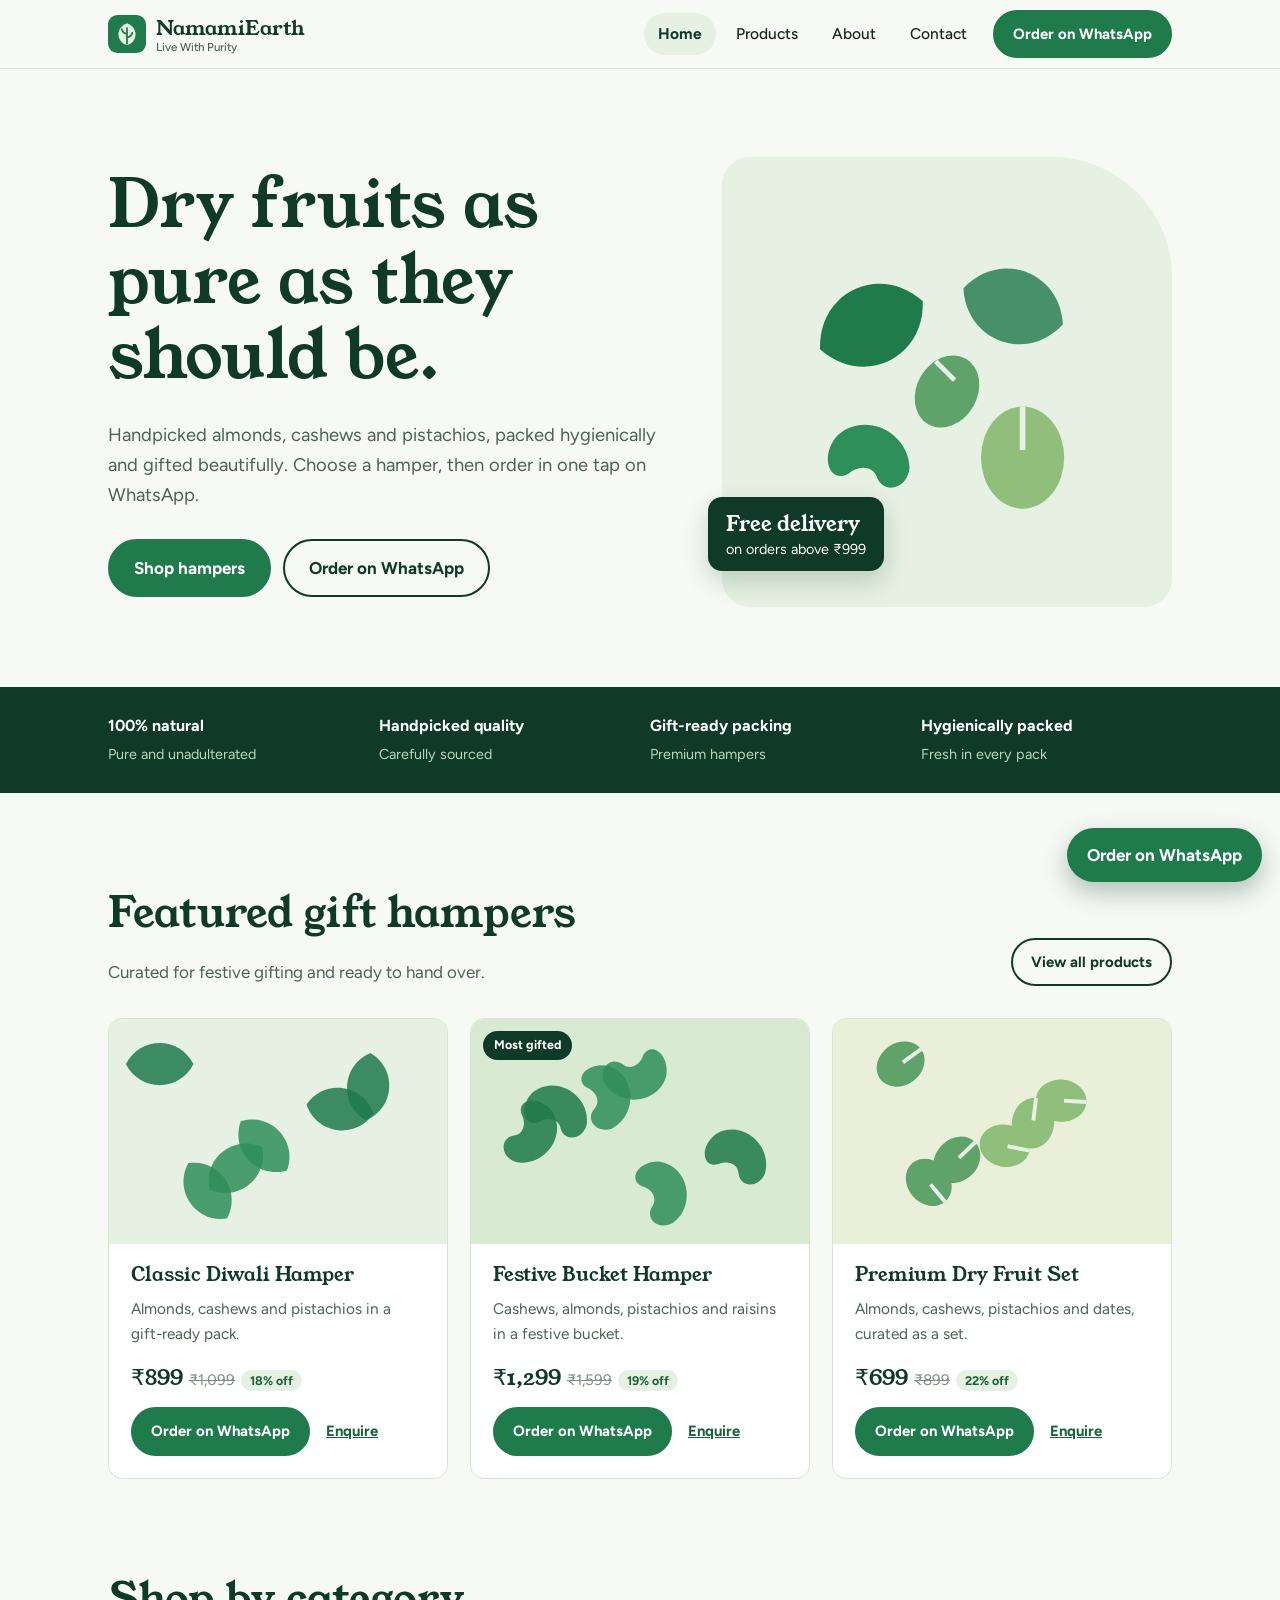
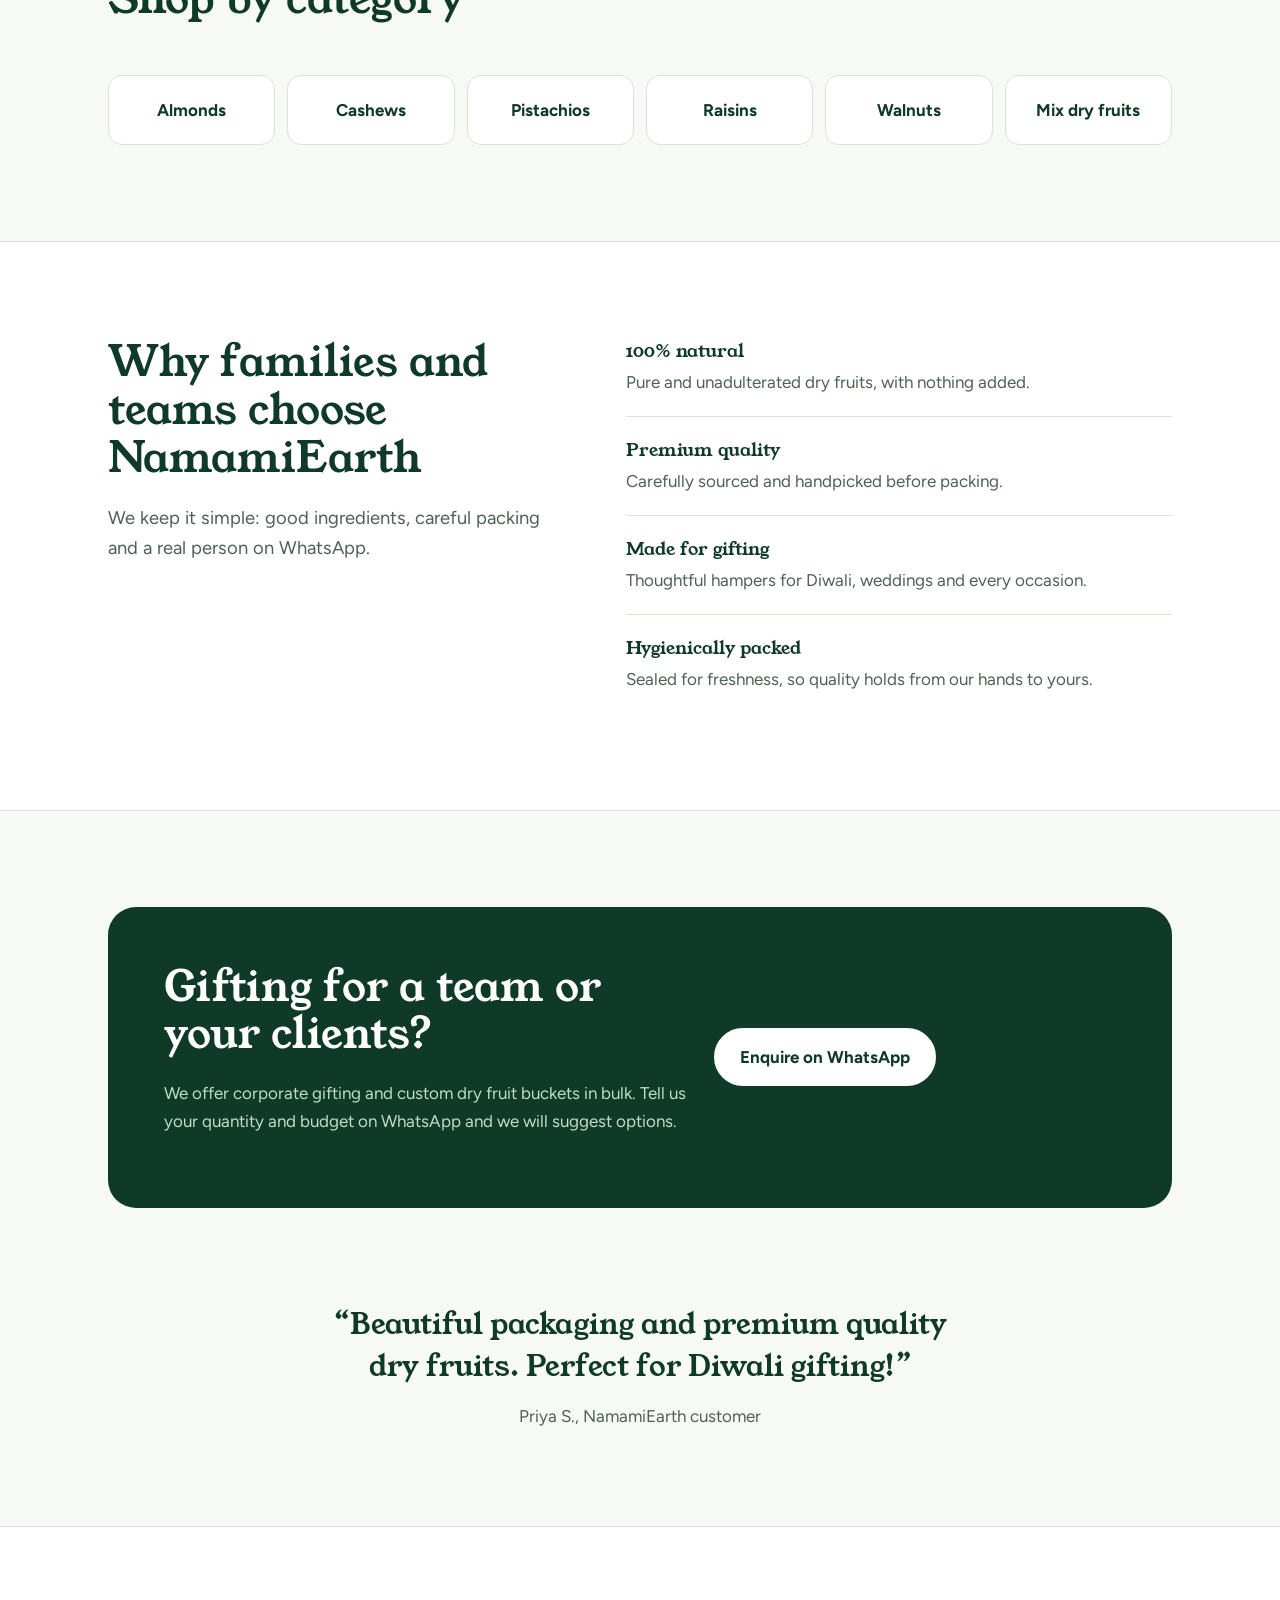
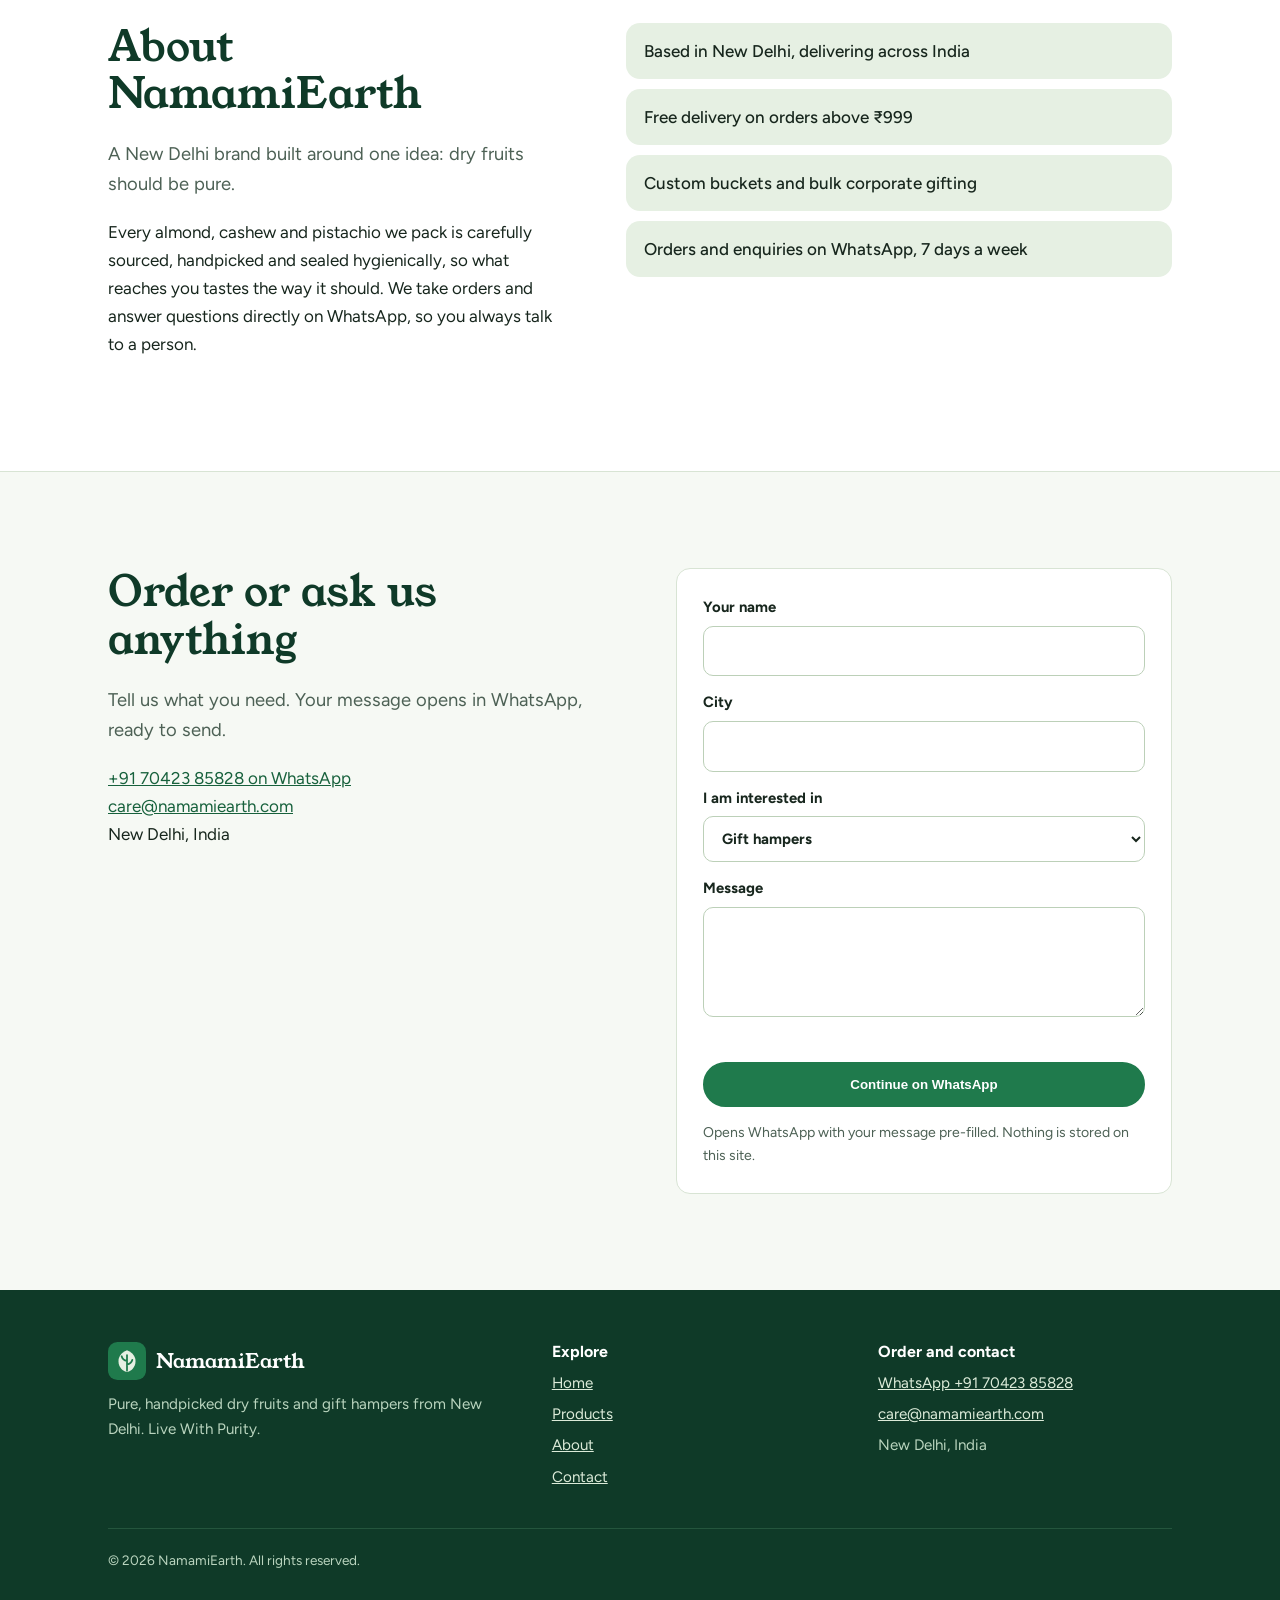
==== index.html @ ba0a6b97 "Add files via upload" ====
<!DOCTYPE html>
<html lang="en">
<head>
<meta charset="utf-8"><meta name="viewport" content="width=device-width, initial-scale=1">
<title>NamamiEarth | Premium Dry Fruits and Diwali Gift Hampers</title>
<meta name="description" content="Pure, handpicked dry fruits and gift-ready hampers from New Delhi. Order on WhatsApp for Diwali gifting, corporate gifting and custom buckets.">
<link rel="canonical" href="https://namamiearth.com/">
<link rel="icon" type="image/svg+xml" href="assets/images/favicon.svg">
<meta name="theme-color" content="#0f3a28">
<meta property="og:type" content="website"><meta property="og:site_name" content="NamamiEarth"><meta property="og:title" content="NamamiEarth | Premium Dry Fruits and Gift Hampers"><meta property="og:description" content="Pure, handpicked dry fruits in gift-ready hampers. Order on WhatsApp."><meta property="og:url" content="https://namamiearth.com/">
<link rel="preconnect" href="https://fonts.googleapis.com"><link rel="preconnect" href="https://fonts.gstatic.com" crossorigin><link href="https://fonts.googleapis.com/css2?family=Figtree:wght@400;500;700&family=Young+Serif&display=swap" rel="stylesheet">
<link rel="stylesheet" href="styles.css">
<script type="application/ld+json">{"@context":"https://schema.org","@type":"Organization","name":"NamamiEarth","url":"https://namamiearth.com","slogan":"Live With Purity","email":"care@namamiearth.com","telephone":"+917042385828","address":{"@type":"PostalAddress","addressLocality":"New Delhi","addressCountry":"IN"}}</script>
</head>
<body>
<a class="skip" href="#main">Skip to content</a>
<header class="hdr"><div class="wrap"><a class="brand" href="index.html" aria-label="NamamiEarth home"><img src="assets/images/logo.svg" alt="" width="38" height="38"><span>NamamiEarth<small>Live With Purity</small></span></a>
<button class="menu" aria-label="Menu" aria-controls="nav" aria-expanded="false"><span></span></button>
<nav id="nav" aria-label="Main"><a href="index.html" aria-current="page">Home</a><a href="products.html">Products</a><a href="index.html#about">About</a><a href="index.html#contact">Contact</a><a class="btn sm" href="https://wa.me/917042385828?text=Hi%20NamamiEarth%2C%20I%27d%20like%20to%20place%20an%20order." target="_blank" rel="noopener">Order on WhatsApp</a></nav></div></header>
<main id="main">
<section class="hero"><div class="wrap">
<div><h1>Dry fruits as pure as they should be.</h1>
<p class="lead">Handpicked almonds, cashews and pistachios, packed hygienically and gifted beautifully. Choose a hamper, then order in one tap on WhatsApp.</p>
<div class="row"><a class="btn" href="products.html">Shop hampers</a><a class="btn alt" href="https://wa.me/917042385828?text=Hi%20NamamiEarth%2C%20I%27d%20like%20to%20place%20an%20order." target="_blank" rel="noopener">Order on WhatsApp</a></div></div>
<div class="hero-art"><svg viewBox="0 0 200 200" role="img" aria-label="Illustration of almonds, cashews and pistachios"><g fill="#1f7a4c"><path transform="translate(60 70) rotate(-25)" d="M-30 0C-18 -28 18 -28 30 0C18 28 -18 28 -30 0Z"/><path transform="translate(135 60) rotate(20)" d="M-28 0C-17 -26 17 -26 28 0C17 26 -17 26 -28 0Z" opacity=".8"/></g><path transform="translate(60 140) rotate(15) scale(1.9)" d="M-11 -3C-6 -12 8 -10 11 0C12 6 6 9 3 5C1 2 -3 3 -5 6C-9 10 -14 4 -11 -3Z" fill="#2f8f5b"/><g transform="translate(140 140)"><ellipse rx="22" ry="27" fill="#8fbf7a"/><path d="M0 -27V-4" stroke="#e6f0e3" stroke-width="3"/></g><g transform="translate(100 105)"><ellipse rx="16" ry="20" fill="#5fa36b" transform="rotate(30)"/><path d="M-6 -16 4 -6" stroke="#e6f0e3" stroke-width="2.5"/></g></svg><div class="note"><b>Free delivery</b>on orders above &#8377;999</div></div>
</div></section>

<div class="band"><div class="wrap"><div><strong>100% natural</strong><span>Pure and unadulterated</span></div><div><strong>Handpicked quality</strong><span>Carefully sourced</span></div><div><strong>Gift-ready packing</strong><span>Premium hampers</span></div><div><strong>Hygienically packed</strong><span>Fresh in every pack</span></div></div></div>

<section><div class="wrap">
<div class="head"><div><h2>Featured gift hampers</h2><p>Curated for festive gifting and ready to hand over.</p></div><a class="btn alt sm" href="products.html">View all products</a></div>
<div class="grid" id="featured"></div></div></section>

<section style="padding-top:0"><div class="wrap">
<div class="head"><h2>Shop by category</h2></div>
<div class="cats"><a href="products.html#fruit">Almonds</a><a href="products.html#fruit">Cashews</a><a href="products.html#fruit">Pistachios</a><a href="products.html#fruit">Raisins</a><a href="products.html#fruit">Walnuts</a><a href="products.html#fruit">Mix dry fruits</a></div></div></section>

<section class="why"><div class="wrap">
<div><h2>Why families and teams choose NamamiEarth</h2><p class="lead">We keep it simple: good ingredients, careful packing and a real person on WhatsApp.</p></div>
<dl><dt>100% natural</dt><dd>Pure and unadulterated dry fruits, with nothing added.</dd><dt>Premium quality</dt><dd>Carefully sourced and handpicked before packing.</dd><dt>Made for gifting</dt><dd>Thoughtful hampers for Diwali, weddings and every occasion.</dd><dt>Hygienically packed</dt><dd>Sealed for freshness, so quality holds from our hands to yours.</dd></dl>
</div></section>

<section><div class="wrap"><div class="gift">
<div><h2>Gifting for a team or your clients?</h2><p>We offer corporate gifting and custom dry fruit buckets in bulk. Tell us your quantity and budget on WhatsApp and we will suggest options.</p></div>
<div class="row"><a class="btn light" href="https://wa.me/917042385828?text=Hi%20NamamiEarth%2C%20we%20are%20interested%20in%20corporate%20gifting.%0AApprox.%20quantity%3A%20%0ABudget%20per%20hamper%3A%20%0ADelivery%20city%3A%20" target="_blank" rel="noopener">Enquire on WhatsApp</a></div>
</div></div></section>

<section style="padding-top:0"><div class="wrap quote"><blockquote>&ldquo;Beautiful packaging and premium quality dry fruits. Perfect for Diwali gifting!&rdquo;</blockquote><cite>Priya S., NamamiEarth customer</cite></div></section>

<section id="about" class="why"><div class="wrap two">
<div><h2>About NamamiEarth</h2><p class="lead">A New Delhi brand built around one idea: dry fruits should be pure.</p><p>Every almond, cashew and pistachio we pack is carefully sourced, handpicked and sealed hygienically, so what reaches you tastes the way it should. We take orders and answer questions directly on WhatsApp, so you always talk to a person.</p></div>
<ul class="facts"><li>Based in New Delhi, delivering across India</li><li>Free delivery on orders above &#8377;999</li><li>Custom buckets and bulk corporate gifting</li><li>Orders and enquiries on WhatsApp, 7 days a week</li></ul>
</div></section>

<section id="contact"><div class="wrap two">
<div><h2>Order or ask us anything</h2><p class="lead">Tell us what you need. Your message opens in WhatsApp, ready to send.</p><p><a href="https://wa.me/917042385828?text=Hi%20NamamiEarth%2C%20I%20have%20a%20question." target="_blank" rel="noopener">+91 70423 85828 on WhatsApp</a><br><a href="mailto:care@namamiearth.com">care@namamiearth.com</a><br>New Delhi, India</p></div>
<form id="enquiry" novalidate><label>Your name<input name="name" autocomplete="name" required></label><label>City<input name="city" autocomplete="address-level2"></label>
<label>I am interested in<select name="topic"><option>Gift hampers</option><option>Loose dry fruits</option><option>Custom bucket</option><option>Corporate gifting</option></select></label>
<label>Message<textarea name="message" required></textarea></label><p class="err" id="err" role="alert"></p><button class="btn" type="submit">Continue on WhatsApp</button><p class="hint">Opens WhatsApp with your message pre-filled. Nothing is stored on this site.</p></form>
</div></section>
</main>
<footer><div class="wrap"><div><a class="brand" href="index.html"><img src="assets/images/logo.svg" alt="" width="38" height="38"><span>NamamiEarth</span></a><p>Pure, handpicked dry fruits and gift hampers from New Delhi. Live With Purity.</p></div><div><h3>Explore</h3><a href="index.html">Home</a><a href="products.html">Products</a><a href="index.html#about">About</a><a href="index.html#contact">Contact</a></div><div><h3>Order and contact</h3><a href="https://wa.me/917042385828?text=Hi%20NamamiEarth%2C%20I%20have%20a%20question." target="_blank" rel="noopener">WhatsApp +91 70423 85828</a><a href="mailto:care@namamiearth.com">care@namamiearth.com</a><span>New Delhi, India</span></div><p class="legal">&copy; <span id="year">2026</span> NamamiEarth. All rights reserved.</p></div></footer><a class="float" href="https://wa.me/917042385828?text=Hi%20NamamiEarth%2C%20I%27d%20like%20to%20place%20an%20order." target="_blank" rel="noopener">Order on WhatsApp</a>
<script src="script.js"></script>
</body></html>
---- styles.css ----
/* NamamiEarth: tokens */
:root{--bg:#f6f9f4;--surface:#fff;--mint:#e6f0e3;--mint2:#cfe3ca;--forest:#0f3a28;--green:#1f7a4c;--green-d:#17613c;--ink:#17261d;--muted:#4d6155;--line:#d8e4d4;--frame:1160px;--pad:clamp(20px,5vw,48px);--r:14px;
--display:"Young Serif",Georgia,"Times New Roman",serif;--body:"Figtree",system-ui,-apple-system,"Segoe UI",Roboto,Arial,sans-serif}
*{box-sizing:border-box}html{scroll-behavior:smooth}
body{margin:0;background:var(--bg);color:var(--ink);font:17px/1.65 var(--body);-webkit-font-smoothing:antialiased}
img,svg{max-width:100%;display:block}a{color:var(--green-d)}
h1,h2,h3{font-family:var(--display);font-weight:400;line-height:1.15;margin:0 0 .5em;color:var(--forest)}
h1{font-size:clamp(2.4rem,6vw,4.1rem)}h2{font-size:clamp(1.8rem,3.6vw,2.6rem)}h3{font-size:1.2rem}
p{margin:0 0 1em}.lead{font-size:1.15rem;color:var(--muted);max-width:52ch}
.wrap{max-width:var(--frame);margin:0 auto;padding:0 var(--pad)}
section{padding:clamp(52px,8vw,96px) 0}
.skip{position:absolute;left:-999px;top:8px;background:var(--forest);color:#fff;padding:8px 14px;border-radius:8px;z-index:99}.skip:focus{left:8px}
:focus-visible{outline:3px solid var(--green);outline-offset:3px}
/* header */
.hdr{position:sticky;top:0;z-index:20;background:rgba(246,249,244,.94);backdrop-filter:blur(8px);border-bottom:1px solid var(--line)}
.hdr .wrap{display:flex;align-items:center;gap:20px;height:68px}
.brand{display:flex;align-items:center;gap:10px;text-decoration:none;color:var(--forest);font:1.25rem var(--display)}
.brand img{width:38px;height:38px}
.brand small{display:block;font:500 .72rem var(--body);color:var(--muted);margin-top:-2px}
nav{margin-left:auto;display:flex;align-items:center;gap:6px}
nav a{padding:8px 14px;border-radius:999px;text-decoration:none;color:var(--ink);font-weight:500;font-size:.97rem}
nav a:hover{background:var(--mint)}nav a[aria-current=page]{background:var(--mint);color:var(--forest);font-weight:700}
nav a.btn{color:#fff;margin-left:6px}nav a.btn:hover{background:var(--green-d)}
.menu{display:none;margin-left:auto;background:none;border:1px solid var(--line);border-radius:10px;width:44px;height:44px;cursor:pointer}
.menu span,.menu span::before,.menu span::after{display:block;width:20px;height:2px;background:var(--forest);margin:auto;position:relative;content:""}
.menu span::before{position:absolute;top:-6px}.menu span::after{position:absolute;top:6px}
/* buttons */
.btn{display:inline-block;background:var(--green);color:#fff;padding:13px 24px;border-radius:999px;font-weight:700;text-decoration:none;border:2px solid var(--green);transition:background .2s}
.btn:hover{background:var(--green-d);border-color:var(--green-d)}
.btn.alt{background:transparent;color:var(--forest);border-color:var(--forest)}.btn.alt:hover{background:var(--forest);color:#fff}
.btn.light{background:#fff;color:var(--forest);border-color:#fff}.btn.light:hover{background:var(--mint)}
.btn.sm{padding:10px 18px;font-size:.93rem}
.row{display:flex;flex-wrap:wrap;gap:12px;align-items:center}
/* hero */
.hero{padding:clamp(40px,7vw,88px) 0 clamp(48px,7vw,80px)}
.hero .wrap{display:grid;grid-template-columns:1.1fr .9fr;gap:clamp(24px,5vw,64px);align-items:center}
.hero h1{margin-bottom:.4em}.hero .row{margin-top:28px}
.hero-art{background:var(--mint);border-radius:28px 120px 28px 28px;aspect-ratio:1/1;padding:8%;position:relative}
.hero-art svg{width:100%;height:100%}
.hero-art .note{position:absolute;left:-14px;bottom:8%;background:var(--forest);color:#fff;padding:12px 18px;border-radius:14px;font-size:.9rem;line-height:1.4;box-shadow:0 10px 24px rgba(15,58,40,.2)}
.hero-art .note b{display:block;font:1.3rem var(--display);font-weight:400}
/* band */
.band{background:var(--forest);color:#e8f3e6;padding:26px 0}
.band .wrap{display:grid;grid-template-columns:repeat(4,1fr);gap:20px}
.band strong{display:block;color:#fff;font-size:1rem}.band span{font-size:.9rem;color:#b9d4be}
/* heads + grids */
.head{display:flex;justify-content:space-between;align-items:end;gap:20px;flex-wrap:wrap;margin-bottom:32px}.head p{margin:0;color:var(--muted);max-width:46ch}
.grid{display:grid;grid-template-columns:repeat(3,1fr);gap:22px}
.card{background:var(--surface);border:1px solid var(--line);border-radius:var(--r);overflow:hidden;display:flex;flex-direction:column;transition:border-color .2s,transform .2s}
.card:hover{border-color:var(--green);transform:translateY(-3px)}
.tile{position:relative;aspect-ratio:3/2;background:var(--mint)}.tile svg{width:100%;height:100%}
.tone-b{background:#d9ead3}.tone-c{background:#e9efd8}.tone-d{background:#dcecdf}
.badge{position:absolute;top:12px;left:12px;background:var(--forest);color:#fff;font-size:.78rem;font-weight:700;padding:4px 11px;border-radius:999px}
.body{padding:20px 22px 22px;display:flex;flex-direction:column;flex:1}.body p{color:var(--muted);font-size:.96rem;flex:1}
.price{font:1.35rem var(--display);color:var(--forest);margin-bottom:14px}.price s{font:.95rem var(--body);color:#7b8f82;margin-left:6px}
.price .off{font:700 .78rem var(--body);background:var(--mint);color:var(--green-d);padding:3px 9px;border-radius:999px;margin-left:6px}
.price.ask{font:600 .95rem var(--body);color:var(--muted)}
.acts{display:flex;align-items:center;gap:16px;flex-wrap:wrap}.acts .link{font-weight:700;font-size:.93rem}
/* categories */
.cats{display:grid;grid-template-columns:repeat(6,1fr);gap:12px}
.cats a{background:var(--surface);border:1px solid var(--line);border-radius:var(--r);padding:20px 10px;text-align:center;text-decoration:none;font-weight:700;color:var(--forest);transition:background .2s}
.cats a:hover{background:var(--mint)}
/* why */
.why{background:var(--surface);border-block:1px solid var(--line)}
.why .wrap{display:grid;grid-template-columns:.9fr 1.1fr;gap:clamp(24px,6vw,72px)}
.why dl{margin:0;display:grid;gap:0}.why dt{font:1.15rem var(--display);color:var(--forest);padding-top:20px;border-top:1px solid var(--line)}
.why dd{margin:4px 0 20px;color:var(--muted)}.why dt:first-child{border:0;padding-top:0}
/* gifting */
.gift{background:var(--forest);color:#dcebd9;border-radius:28px;padding:clamp(28px,5vw,56px);display:grid;grid-template-columns:1.3fr 1fr;gap:28px;align-items:center}
.gift h2{color:#fff}.gift p{color:#c4dcc6}
/* quote */
.quote{max-width:760px;margin:auto;text-align:center}.quote blockquote{font:clamp(1.3rem,2.6vw,1.8rem)/1.45 var(--display);color:var(--forest);margin:0 0 14px}.quote cite{color:var(--muted);font-style:normal}
/* about + contact */
.two{display:grid;grid-template-columns:1fr 1fr;gap:clamp(24px,6vw,72px);align-items:start}
.facts{list-style:none;margin:0;padding:0;display:grid;gap:10px}.facts li{background:var(--mint);border-radius:var(--r);padding:14px 18px;font-weight:500}
form{background:var(--surface);border:1px solid var(--line);border-radius:var(--r);padding:26px;display:grid;gap:14px}
label{font-weight:700;font-size:.93rem;display:grid;gap:6px}
input,select,textarea{font:inherit;padding:12px 14px;border:1px solid #bcd0b8;border-radius:10px;background:#fff;color:var(--ink)}
textarea{min-height:110px;resize:vertical}.hint{font-size:.88rem;color:var(--muted);margin:0}.err{color:#a3281f;font-size:.9rem;min-height:1.2em;margin:0}
/* products page */
.phead{padding:clamp(40px,6vw,72px) 0 8px}.chips{display:flex;flex-wrap:wrap;gap:10px;margin:26px 0 0}
.chip{border:1px solid var(--line);background:var(--surface);color:var(--forest);padding:9px 18px;border-radius:999px;font:700 .93rem var(--body);cursor:pointer}
.chip[aria-pressed=true]{background:var(--forest);color:#fff;border-color:var(--forest)}
.pgrid{padding-top:28px}
/* footer */
footer{background:var(--forest);color:#b9d4be;padding:52px 0 28px;font-size:.95rem}
footer .wrap{display:grid;grid-template-columns:1.4fr 1fr 1fr;gap:32px}
footer h3{color:#fff;font:700 1rem var(--body);margin-bottom:10px}footer a{color:#dcebd9;display:block;margin-bottom:6px}
footer .brand{color:#fff;margin-bottom:12px}footer .legal{grid-column:1/-1;border-top:1px solid #24553d;padding-top:20px;font-size:.85rem}
.float{position:fixed;right:18px;bottom:18px;z-index:30;background:#1f7a4c;color:#fff;border-radius:999px;padding:13px 20px;font-weight:700;text-decoration:none;box-shadow:0 10px 24px rgba(15,58,40,.3)}
@media(max-width:980px){.grid{grid-template-columns:repeat(2,1fr)}.cats{grid-template-columns:repeat(3,1fr)}.band .wrap{grid-template-columns:repeat(2,1fr)}}
@media(max-width:820px){.menu{display:block}nav{display:none;position:absolute;top:68px;left:0;right:0;background:var(--bg);border-bottom:1px solid var(--line);flex-direction:column;align-items:stretch;padding:12px var(--pad) 18px}nav.open{display:flex}nav a.btn{margin:6px 0 0;text-align:center}
.hero .wrap,.why .wrap,.two,.gift,footer .wrap{grid-template-columns:1fr}.hero-art{max-width:420px;border-radius:28px 90px 28px 28px}.hero-art .note{left:8px}}
@media(max-width:560px){.grid{grid-template-columns:1fr}.cats{grid-template-columns:repeat(2,1fr)}.float{left:18px;right:18px;text-align:center}}
@media(prefers-reduced-motion:reduce){*{transition:none!important;scroll-behavior:auto!important}.card:hover{transform:none}}
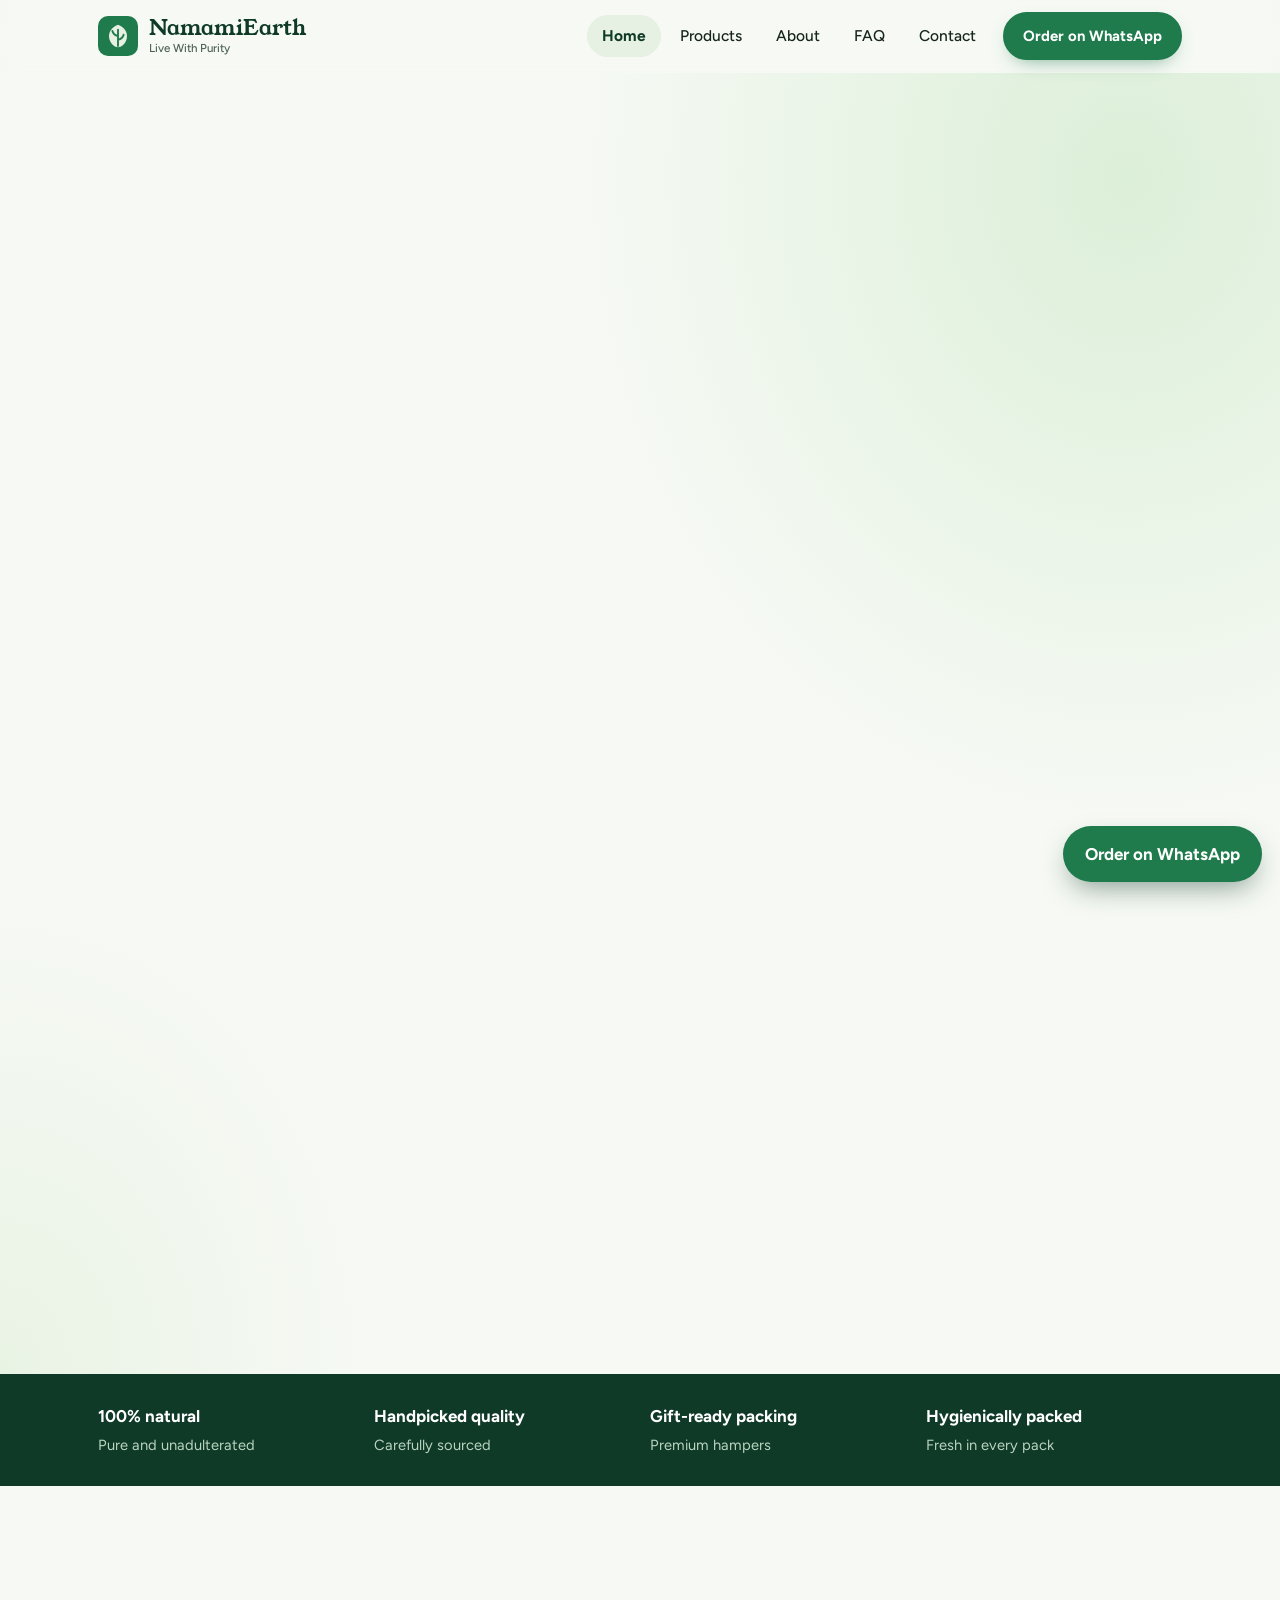
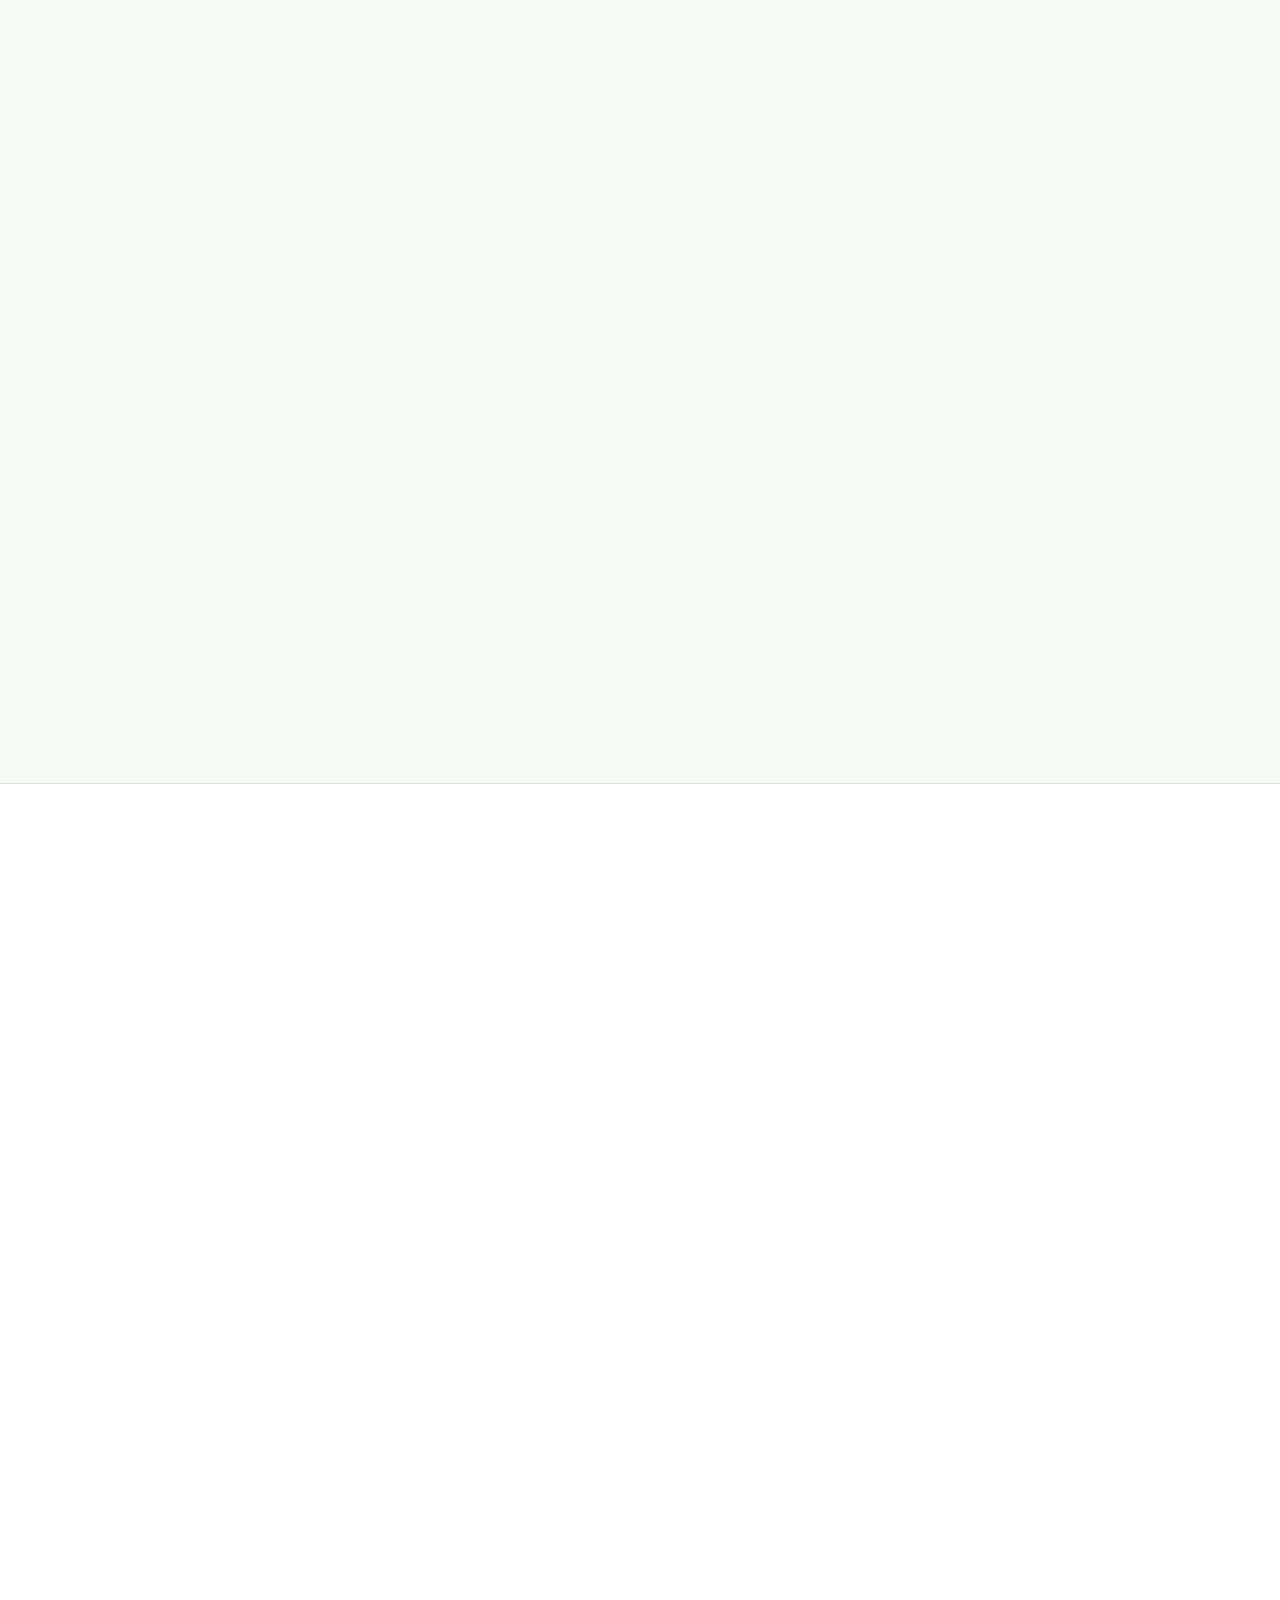
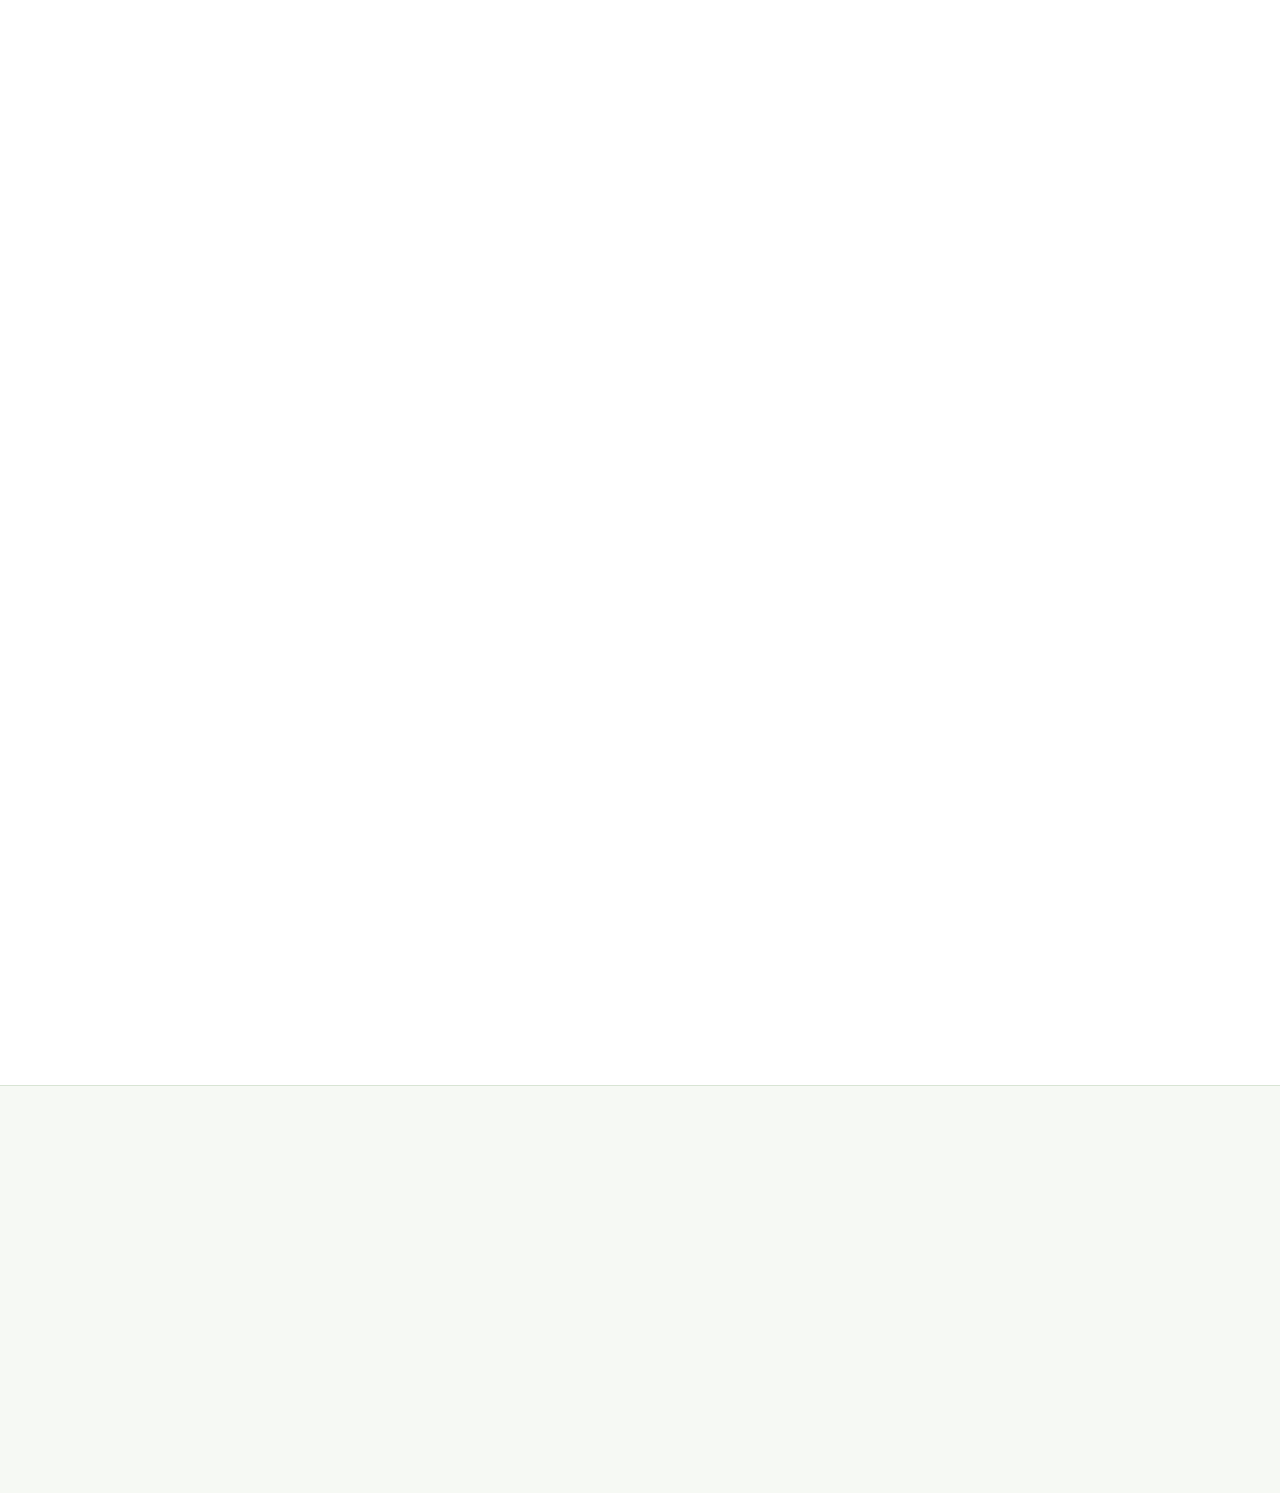
==== commit 07f1ea97: "Add files via upload" ====
--- a/index.html
+++ b/index.html
@@ -1,64 +1,98 @@
 <!DOCTYPE html>
-<html lang="en">
+<html lang="en-IN">
 <head>
-<meta charset="utf-8"><meta name="viewport" content="width=device-width, initial-scale=1">
-<title>NamamiEarth | Premium Dry Fruits and Diwali Gift Hampers</title>
-<meta name="description" content="Pure, handpicked dry fruits and gift-ready hampers from New Delhi. Order on WhatsApp for Diwali gifting, corporate gifting and custom buckets.">
+<meta charset="utf-8">
+<meta name="viewport" content="width=device-width, initial-scale=1">
+<title>NamamiEarth | Premium Dry Fruits & Diwali Gift Hampers</title>
+<meta name="description" content="Buy pure, handpicked almonds, cashews and pistachios and gift-ready Diwali hampers from New Delhi. Free delivery above ₹999. Order on WhatsApp.">
 <link rel="canonical" href="https://namamiearth.com/">
-<link rel="icon" type="image/svg+xml" href="assets/images/favicon.svg">
-<meta name="theme-color" content="#0f3a28">
-<meta property="og:type" content="website"><meta property="og:site_name" content="NamamiEarth"><meta property="og:title" content="NamamiEarth | Premium Dry Fruits and Gift Hampers"><meta property="og:description" content="Pure, handpicked dry fruits in gift-ready hampers. Order on WhatsApp."><meta property="og:url" content="https://namamiearth.com/">
-<link rel="preconnect" href="https://fonts.googleapis.com"><link rel="preconnect" href="https://fonts.gstatic.com" crossorigin><link href="https://fonts.googleapis.com/css2?family=Figtree:wght@400;500;700&family=Young+Serif&display=swap" rel="stylesheet">
-<link rel="stylesheet" href="styles.css">
-<script type="application/ld+json">{"@context":"https://schema.org","@type":"Organization","name":"NamamiEarth","url":"https://namamiearth.com","slogan":"Live With Purity","email":"care@namamiearth.com","telephone":"+917042385828","address":{"@type":"PostalAddress","addressLocality":"New Delhi","addressCountry":"IN"}}</script>
+<link rel="alternate" hreflang="en-IN" href="https://namamiearth.com/"><link rel="alternate" hreflang="x-default" href="https://namamiearth.com/">
+<meta name="robots" content="index, follow, max-image-preview:large"><meta name="author" content="NamamiEarth"><meta name="publisher" content="NamamiEarth">
+<meta name="theme-color" content="#0f3a28"><meta name="color-scheme" content="light">
+<meta property="og:type" content="website"><meta property="og:site_name" content="NamamiEarth"><meta property="og:locale" content="en_IN">
+<meta property="og:title" content="NamamiEarth | Premium Dry Fruits & Gift Hampers"><meta property="og:description" content="Buy pure, handpicked almonds, cashews and pistachios and gift-ready Diwali hampers from New Delhi. Free delivery above ₹999. Order on WhatsApp."><meta property="og:url" content="https://namamiearth.com/">
+<meta property="og:image" content="https://namamiearth.com/assets/images/og-image.png"><meta property="og:image:width" content="1200"><meta property="og:image:height" content="630"><meta property="og:image:alt" content="NamamiEarth: pure, handpicked dry fruits and gift hampers">
+<meta name="twitter:card" content="summary_large_image"><meta name="twitter:title" content="NamamiEarth | Premium Dry Fruits & Gift Hampers"><meta name="twitter:description" content="Buy pure, handpicked almonds, cashews and pistachios and gift-ready Diwali hampers from New Delhi. Free delivery above ₹999. Order on WhatsApp."><meta name="twitter:image" content="https://namamiearth.com/assets/images/og-image.png"><meta name="twitter:image:alt" content="NamamiEarth: pure, handpicked dry fruits and gift hampers">
+<link rel="icon" type="image/svg+xml" href="./assets/images/favicon.svg"><link rel="apple-touch-icon" href="./assets/images/apple-touch-icon.png"><link rel="manifest" href="./manifest.webmanifest">
+<link rel="preload" href="./assets/fonts/young-serif-latin-400-normal.woff2" as="font" type="font/woff2" crossorigin>
+<link rel="preload" href="./assets/fonts/figtree-latin-400-normal.woff2" as="font" type="font/woff2" crossorigin>
+<link rel="stylesheet" href="./styles.css">
+<script type="application/ld+json">{"@context":"https://schema.org","@graph":[{"@type":"Organization","@id":"https://namamiearth.com/#organization","name":"NamamiEarth","alternateName":"Namami Earth","url":"https://namamiearth.com/","logo":{"@type":"ImageObject","url":"https://namamiearth.com/assets/images/icon-512.png","width":512,"height":512},"image":"https://namamiearth.com/assets/images/og-image.png","slogan":"Live With Purity","description":"NamamiEarth sells pure, handpicked dry fruits and gift-ready hampers from New Delhi, with ordering and enquiries on WhatsApp.","email":"sales@namamiearth.com","telephone":"+918295950901","address":{"@type":"PostalAddress","addressLocality":"New Delhi","addressCountry":"IN"},"contactPoint":[{"@type":"ContactPoint","contactType":"sales","telephone":"+918295950901","email":"sales@namamiearth.com","areaServed":"IN","availableLanguage":["English","Hindi"]}],"knowsAbout":["Dry fruits","Almonds","Cashews","Pistachios","Diwali gift hampers","Corporate gifting"]},{"@type":"WebSite","@id":"https://namamiearth.com/#website","url":"https://namamiearth.com/","name":"NamamiEarth","inLanguage":"en-IN","publisher":{"@id":"https://namamiearth.com/#organization"}},{"@type":"FAQPage","@id":"https://namamiearth.com/#faq","mainEntity":[{"@type":"Question","name":"How do I place an order?","acceptedAnswer":{"@type":"Answer","text":"Choose a product and tap Order on WhatsApp. A message naming the item opens in WhatsApp, and we confirm availability, pack size, price and delivery with you over chat."}},{"@type":"Question","name":"Is delivery free?","acceptedAnswer":{"@type":"Answer","text":"Yes, delivery is free on orders above ₹999."}},{"@type":"Question","name":"Can I order custom buckets or corporate gifts in bulk?","acceptedAnswer":{"@type":"Answer","text":"Yes. Message us on WhatsApp with your quantity, budget per hamper and delivery city, and we will suggest options."}},{"@type":"Question","name":"Are your dry fruits natural?","acceptedAnswer":{"@type":"Answer","text":"Yes. Our dry fruits are 100% natural and unadulterated, carefully sourced, handpicked and hygienically packed."}},{"@type":"Question","name":"Which dry fruits do you sell?","acceptedAnswer":{"@type":"Answer","text":"We sell almonds, cashews, pistachios, raisins, walnuts and mixed dry fruits, plus gift hampers such as the Classic Diwali Hamper, Festive Bucket Hamper and Premium Dry Fruit Set."}},{"@type":"Question","name":"How can I contact NamamiEarth?","acceptedAnswer":{"@type":"Answer","text":"Message us on WhatsApp at +91 82959 50901 or email sales@namamiearth.com. We are based in New Delhi."}}]}]}</script>
 </head>
 <body>
 <a class="skip" href="#main">Skip to content</a>
-<header class="hdr"><div class="wrap"><a class="brand" href="index.html" aria-label="NamamiEarth home"><img src="assets/images/logo.svg" alt="" width="38" height="38"><span>NamamiEarth<small>Live With Purity</small></span></a>
+<svg class="defs" aria-hidden="true" focusable="false"><defs>
+<linearGradient id="gA" x1="0" y1="0" x2="1" y2="1"><stop offset="0" stop-color="#e2b982"/><stop offset="1" stop-color="#b9833f"/></linearGradient>
+<linearGradient id="gC" x1="0" y1="0" x2="1" y2="1"><stop offset="0" stop-color="#f4dfaf"/><stop offset="1" stop-color="#d9b46a"/></linearGradient>
+<linearGradient id="gW" x1="0" y1="0" x2="1" y2="1"><stop offset="0" stop-color="#c79a63"/><stop offset="1" stop-color="#8f6538"/></linearGradient>
+<g id="almond"><path d="M20 3C30 10 34 21 28.5 31C25 37 15 37 11.5 31C6 21 10 10 20 3Z" fill="url(#gA)"/><path d="M20 8C19 16 19 25 20 33" stroke="#8c5e2a" stroke-opacity=".35" stroke-width="1.3" fill="none"/><path d="M14 14C15 11 17 9 19 8" stroke="#fff" stroke-opacity=".5" stroke-width="1.6" stroke-linecap="round" fill="none"/></g>
+<g id="cashew"><path d="M7 17C9 7 24 4 31 12C35 17 33 27 26 31C23 33 19 31 21 27C22 24 19 22 16 24C11 27 5 23 7 17Z" fill="url(#gC)"/><path d="M12 13C16 9 23 9 27 13" stroke="#fff" stroke-opacity=".55" stroke-width="1.6" stroke-linecap="round" fill="none"/></g>
+<g id="pista"><ellipse cx="20" cy="20" rx="11" ry="15" fill="#dccda4"/><path d="M20 5C13 9 11 20 14 29C16 33 24 33 26 29C29 20 27 9 20 5Z" fill="#8fbf6a"/><path d="M20 5V35" stroke="#cdbb86" stroke-width="1.4"/><path d="M15 14C16 11 18 9 19 8" stroke="#fff" stroke-opacity=".5" stroke-width="1.5" stroke-linecap="round" fill="none"/></g>
+<g id="raisin"><ellipse cx="20" cy="20" rx="13" ry="9.5" fill="#5a3548"/><path d="M10 18C14 15 19 17 22 14M15 24C19 22 24 24 29 20" stroke="#7d4f66" stroke-width="1.3" fill="none" stroke-linecap="round"/><ellipse cx="15" cy="16" rx="4" ry="2" fill="#fff" opacity=".18"/></g>
+<g id="walnut"><path d="M20 4C29 4 36 11 36 20C36 29 29 36 20 36C11 36 4 29 4 20C4 11 11 4 20 4Z" fill="url(#gW)"/><path d="M20 5C15 13 25 20 20 35M10 12C15 14 14 20 10 23M30 12C25 14 26 20 30 23" stroke="#6f4a24" stroke-opacity=".6" stroke-width="1.5" fill="none" stroke-linecap="round"/></g>
+<g id="date"><ellipse cx="20" cy="20" rx="14" ry="8.5" fill="#6b3d22"/><ellipse cx="15" cy="17" rx="6" ry="2.2" fill="#fff" opacity=".2"/><path d="M8 21C14 24 26 24 32 20" stroke="#4d2a15" stroke-width="1.2" fill="none"/></g>
+<g id="leaf"><path d="M0 0C12 -22 40 -26 56 -14C48 8 18 20 0 0Z" fill="#2f8f5b"/><path d="M2 0C20 -6 36 -10 52 -14" stroke="#e6f0e3" stroke-opacity=".7" stroke-width="1.6" fill="none"/></g>
+</defs></svg><header class="hdr"><div class="wrap"><a class="brand" href="./index.html" aria-label="NamamiEarth home"><img src="./assets/images/logo.svg" alt="NamamiEarth logo" width="40" height="40"><span>NamamiEarth<small>Live With Purity</small></span></a>
 <button class="menu" aria-label="Menu" aria-controls="nav" aria-expanded="false"><span></span></button>
-<nav id="nav" aria-label="Main"><a href="index.html" aria-current="page">Home</a><a href="products.html">Products</a><a href="index.html#about">About</a><a href="index.html#contact">Contact</a><a class="btn sm" href="https://wa.me/917042385828?text=Hi%20NamamiEarth%2C%20I%27d%20like%20to%20place%20an%20order." target="_blank" rel="noopener">Order on WhatsApp</a></nav></div></header>
+<nav id="nav" aria-label="Main"><a href="./index.html" aria-current="page">Home</a><a href="./products.html">Products</a><a href="./index.html#about">About</a><a href="./index.html#faq">FAQ</a><a href="./index.html#contact">Contact</a><a class="btn sm" href="https://wa.me/918295950901?text=Hi%20NamamiEarth%2C%20I%27d%20like%20to%20place%20an%20order." target="_blank" rel="noopener">Order on WhatsApp</a></nav></div></header>
 <main id="main">
 <section class="hero"><div class="wrap">
 <div><h1>Dry fruits as pure as they should be.</h1>
 <p class="lead">Handpicked almonds, cashews and pistachios, packed hygienically and gifted beautifully. Choose a hamper, then order in one tap on WhatsApp.</p>
-<div class="row"><a class="btn" href="products.html">Shop hampers</a><a class="btn alt" href="https://wa.me/917042385828?text=Hi%20NamamiEarth%2C%20I%27d%20like%20to%20place%20an%20order." target="_blank" rel="noopener">Order on WhatsApp</a></div></div>
-<div class="hero-art"><svg viewBox="0 0 200 200" role="img" aria-label="Illustration of almonds, cashews and pistachios"><g fill="#1f7a4c"><path transform="translate(60 70) rotate(-25)" d="M-30 0C-18 -28 18 -28 30 0C18 28 -18 28 -30 0Z"/><path transform="translate(135 60) rotate(20)" d="M-28 0C-17 -26 17 -26 28 0C17 26 -17 26 -28 0Z" opacity=".8"/></g><path transform="translate(60 140) rotate(15) scale(1.9)" d="M-11 -3C-6 -12 8 -10 11 0C12 6 6 9 3 5C1 2 -3 3 -5 6C-9 10 -14 4 -11 -3Z" fill="#2f8f5b"/><g transform="translate(140 140)"><ellipse rx="22" ry="27" fill="#8fbf7a"/><path d="M0 -27V-4" stroke="#e6f0e3" stroke-width="3"/></g><g transform="translate(100 105)"><ellipse rx="16" ry="20" fill="#5fa36b" transform="rotate(30)"/><path d="M-6 -16 4 -6" stroke="#e6f0e3" stroke-width="2.5"/></g></svg><div class="note"><b>Free delivery</b>on orders above &#8377;999</div></div>
-</div></section>
+<div class="row"><a class="btn" href="./products.html">Shop hampers</a><a class="btn alt" href="https://wa.me/918295950901?text=Hi%20NamamiEarth%2C%20I%27d%20like%20to%20place%20an%20order." target="_blank" rel="noopener">Order on WhatsApp</a></div>
+<ul><li>Handpicked quality</li><li>Gift-ready packing</li><li>Based in New Delhi</li></ul></div>
+<div class="hero-art"><svg viewBox="0 0 200 200" role="img" aria-label="Almonds, cashews, pistachios, raisins and walnuts"><use href="#leaf" transform="translate(150 28) rotate(-40) scale(.9)"/><use href="#leaf" transform="translate(22 150) rotate(150) scale(.8)"/><use href="#cashew" transform="translate(148.2 49.6) rotate(325) scale(1.25) translate(-20 -20)"/><use href="#almond" transform="translate(30.0 106.1) rotate(272) scale(1.12) translate(-20 -20)"/><use href="#date" transform="translate(154.8 139.6) rotate(219) scale(1.38) translate(-20 -20)"/><use href="#raisin" transform="translate(88.0 37.0) rotate(166) scale(1.25) translate(-20 -20)"/><use href="#walnut" transform="translate(64.9 152.9) rotate(113) scale(1.12) translate(-20 -20)"/><use href="#pista" transform="translate(162.0 83.9) rotate(60) scale(1.38) translate(-20 -20)"/><use href="#cashew" transform="translate(44.2 72.7) rotate(7) scale(1.25) translate(-20 -20)"/><use href="#almond" transform="translate(121.2 154.4) rotate(314) scale(1.12) translate(-20 -20)"/><use href="#date" transform="translate(122.5 47.8) rotate(261) scale(1.38) translate(-20 -20)"/><use href="#raisin" transform="translate(47.8 123.4) rotate(208) scale(1.25) translate(-20 -20)"/><use href="#walnut" transform="translate(153.4 115.7) rotate(155) scale(1.12) translate(-20 -20)"/><use href="#pista" transform="translate(72.7 55.6) rotate(102) scale(1.38) translate(-20 -20)"/><use href="#cashew" transform="translate(89.0 148.4) rotate(49) scale(1.25) translate(-20 -20)"/><use href="#almond" transform="translate(141.0 72.4) rotate(356) scale(1.12) translate(-20 -20)"/><use href="#date" transform="translate(52.2 94.3) rotate(303) scale(1.38) translate(-20 -20)"/><use href="#raisin" transform="translate(129.8 133.3) rotate(250) scale(1.25) translate(-20 -20)"/><use href="#walnut" transform="translate(101.6 58.5) rotate(197) scale(1.12) translate(-20 -20)"/><use href="#pista" transform="translate(70.9 128.0) rotate(144) scale(1.38) translate(-20 -20)"/><use href="#cashew" transform="translate(138.8 98.2) rotate(91) scale(1.25) translate(-20 -20)"/><use href="#almond" transform="translate(72.1 78.1) rotate(38) scale(1.12) translate(-20 -20)"/><use href="#date" transform="translate(104.6 131.3) rotate(345) scale(1.38) translate(-20 -20)"/><use href="#raisin" transform="translate(117.1 76.5) rotate(292) scale(1.25) translate(-20 -20)"/><use href="#walnut" transform="translate(74.1 105.6) rotate(239) scale(1.12) translate(-20 -20)"/><use href="#pista" transform="translate(119.5 110.5) rotate(186) scale(1.38) translate(-20 -20)"/><use href="#cashew" transform="translate(94.7 84.3) rotate(133) scale(1.25) translate(-20 -20)"/><use href="#almond" transform="translate(95.8 108.7) rotate(80) scale(1.12) translate(-20 -20)"/></svg><div class="float-chip fc2"><b>100% natural</b>Pure and unadulterated</div><div class="float-chip fc1"><b>Free delivery</b>on orders above ₹999</div></div></div></section>
 
 <div class="band"><div class="wrap"><div><strong>100% natural</strong><span>Pure and unadulterated</span></div><div><strong>Handpicked quality</strong><span>Carefully sourced</span></div><div><strong>Gift-ready packing</strong><span>Premium hampers</span></div><div><strong>Hygienically packed</strong><span>Fresh in every pack</span></div></div></div>
 
 <section><div class="wrap">
-<div class="head"><div><h2>Featured gift hampers</h2><p>Curated for festive gifting and ready to hand over.</p></div><a class="btn alt sm" href="products.html">View all products</a></div>
-<div class="grid" id="featured"></div></div></section>
+<div class="head"><div><h2>Featured gift hampers</h2><p>Curated for festive gifting and ready to hand over.</p></div><a class="btn alt sm" href="./products.html">View all products</a></div>
+<div class="grid"><article class="card" data-cat="hamper"><div class="tile tone-a"><svg viewBox="0 0 120 80" aria-hidden="true"><circle cx="60" cy="42" r="35" fill="#fff" opacity=".5"/><use href="#pista" transform="translate(72.1 60.7) rotate(344) scale(0.68) translate(-20 -20)"/><use href="#cashew" transform="translate(65.5 22.5) rotate(291) scale(0.62) translate(-20 -20)"/><use href="#almond" transform="translate(41.8 52.4) rotate(238) scale(0.56) translate(-20 -20)"/><use href="#pista" transform="translate(79.9 44.6) rotate(185) scale(0.68) translate(-20 -20)"/><use href="#cashew" transform="translate(48.5 29.9) rotate(132) scale(0.62) translate(-20 -20)"/><use href="#almond" transform="translate(59.0 55.6) rotate(79) scale(0.56) translate(-20 -20)"/><use href="#pista" transform="translate(69.8 34.0) rotate(26) scale(0.68) translate(-20 -20)"/><use href="#cashew" transform="translate(49.5 42.2) rotate(333) scale(0.62) translate(-20 -20)"/><use href="#almond" transform="translate(64.6 45.4) rotate(280) scale(0.56) translate(-20 -20)"/></svg></div><div class="body"><h3>Classic Diwali Hamper</h3><p>Almonds, cashews and pistachios in a gift-ready pack.</p><div class="price">₹899<s>₹1,099</s><span class="off">18% off</span></div><div class="acts"><a class="btn sm" href="https://wa.me/918295950901?text=Hi%20NamamiEarth%2C%20I%27d%20like%20to%20order%20the%20Classic%20Diwali%20Hamper%20%28%E2%82%B9899%29.%20Please%20share%20the%20next%20steps." target="_blank" rel="noopener" aria-label="Order Classic Diwali Hamper on WhatsApp">Order on WhatsApp</a><a class="link" href="https://wa.me/918295950901?text=Hi%20NamamiEarth%2C%20I%20have%20a%20question%20about%3A%20Classic%20Diwali%20Hamper." target="_blank" rel="noopener" aria-label="Enquire about Classic Diwali Hamper on WhatsApp">Enquire</a></div></div></article><article class="card" data-cat="hamper"><div class="tile tone-b"><svg viewBox="0 0 120 80" aria-hidden="true"><circle cx="60" cy="42" r="35" fill="#fff" opacity=".5"/><use href="#cashew" transform="translate(72.1 60.7) rotate(344) scale(0.68) translate(-20 -20)"/><use href="#raisin" transform="translate(65.5 22.5) rotate(291) scale(0.62) translate(-20 -20)"/><use href="#pista" transform="translate(41.8 52.4) rotate(238) scale(0.56) translate(-20 -20)"/><use href="#almond" transform="translate(79.9 44.6) rotate(185) scale(0.68) translate(-20 -20)"/><use href="#cashew" transform="translate(48.5 29.9) rotate(132) scale(0.62) translate(-20 -20)"/><use href="#raisin" transform="translate(59.0 55.6) rotate(79) scale(0.56) translate(-20 -20)"/><use href="#pista" transform="translate(69.8 34.0) rotate(26) scale(0.68) translate(-20 -20)"/><use href="#almond" transform="translate(49.5 42.2) rotate(333) scale(0.62) translate(-20 -20)"/><use href="#cashew" transform="translate(64.6 45.4) rotate(280) scale(0.56) translate(-20 -20)"/></svg><span class="badge">Most gifted</span></div><div class="body"><h3>Festive Bucket Hamper</h3><p>Cashews, almonds, pistachios and raisins in a festive bucket.</p><div class="price">₹1,299<s>₹1,599</s><span class="off">19% off</span></div><div class="acts"><a class="btn sm" href="https://wa.me/918295950901?text=Hi%20NamamiEarth%2C%20I%27d%20like%20to%20order%20the%20Festive%20Bucket%20Hamper%20%28%E2%82%B91%2C299%29.%20Please%20share%20the%20next%20steps." target="_blank" rel="noopener" aria-label="Order Festive Bucket Hamper on WhatsApp">Order on WhatsApp</a><a class="link" href="https://wa.me/918295950901?text=Hi%20NamamiEarth%2C%20I%20have%20a%20question%20about%3A%20Festive%20Bucket%20Hamper." target="_blank" rel="noopener" aria-label="Enquire about Festive Bucket Hamper on WhatsApp">Enquire</a></div></div></article><article class="card" data-cat="hamper"><div class="tile tone-c"><svg viewBox="0 0 120 80" aria-hidden="true"><circle cx="60" cy="42" r="35" fill="#fff" opacity=".5"/><use href="#almond" transform="translate(72.1 60.7) rotate(344) scale(0.68) translate(-20 -20)"/><use href="#date" transform="translate(65.5 22.5) rotate(291) scale(0.62) translate(-20 -20)"/><use href="#pista" transform="translate(41.8 52.4) rotate(238) scale(0.56) translate(-20 -20)"/><use href="#cashew" transform="translate(79.9 44.6) rotate(185) scale(0.68) translate(-20 -20)"/><use href="#almond" transform="translate(48.5 29.9) rotate(132) scale(0.62) translate(-20 -20)"/><use href="#date" transform="translate(59.0 55.6) rotate(79) scale(0.56) translate(-20 -20)"/><use href="#pista" transform="translate(69.8 34.0) rotate(26) scale(0.68) translate(-20 -20)"/><use href="#cashew" transform="translate(49.5 42.2) rotate(333) scale(0.62) translate(-20 -20)"/><use href="#almond" transform="translate(64.6 45.4) rotate(280) scale(0.56) translate(-20 -20)"/></svg></div><div class="body"><h3>Premium Dry Fruit Set</h3><p>Almonds, cashews, pistachios and dates, curated as a set.</p><div class="price">₹699<s>₹899</s><span class="off">22% off</span></div><div class="acts"><a class="btn sm" href="https://wa.me/918295950901?text=Hi%20NamamiEarth%2C%20I%27d%20like%20to%20order%20the%20Premium%20Dry%20Fruit%20Set%20%28%E2%82%B9699%29.%20Please%20share%20the%20next%20steps." target="_blank" rel="noopener" aria-label="Order Premium Dry Fruit Set on WhatsApp">Order on WhatsApp</a><a class="link" href="https://wa.me/918295950901?text=Hi%20NamamiEarth%2C%20I%20have%20a%20question%20about%3A%20Premium%20Dry%20Fruit%20Set." target="_blank" rel="noopener" aria-label="Enquire about Premium Dry Fruit Set on WhatsApp">Enquire</a></div></div></article></div></div></section>
 
-<section style="padding-top:0"><div class="wrap">
-<div class="head"><h2>Shop by category</h2></div>
-<div class="cats"><a href="products.html#fruit">Almonds</a><a href="products.html#fruit">Cashews</a><a href="products.html#fruit">Pistachios</a><a href="products.html#fruit">Raisins</a><a href="products.html#fruit">Walnuts</a><a href="products.html#fruit">Mix dry fruits</a></div></div></section>
+<section class="why"><div class="wrap" style="display:block">
+<div class="head" style="margin-bottom:30px"><h2>Ordering takes three steps</h2><p>No app, no account, no checkout forms. Just a conversation.</p></div>
+<div class="steps">
+<div class="step"><div class="ico"><svg viewBox="0 0 24 24" aria-hidden="true"><path d="M4 5h16v11H9l-5 4z"/></svg></div><h3>Pick and message us</h3><p>Choose a hamper or dry fruit and tap Order on WhatsApp. Your message is already written.</p></div>
+<div class="step"><div class="ico"><svg viewBox="0 0 24 24" aria-hidden="true"><path d="M5 8h14l-1 12H6z"/><path d="M9 8a3 3 0 0 1 6 0"/></svg></div><h3>We confirm and pack</h3><p>We confirm price, pack size and delivery with you, then pack your order hygienically.</p></div>
+<div class="step"><div class="ico"><svg viewBox="0 0 24 24" aria-hidden="true"><path d="M2 6h11v9H2zM13 9h4l3 3v3h-7"/><circle cx="7" cy="17" r="2"/><circle cx="17" cy="17" r="2"/></svg></div><h3>Delivered to the door</h3><p>Free delivery on orders above ₹999, ready to gift or enjoy.</p></div>
+</div></div></section>
+
+<section><div class="wrap">
+<div class="head"><h2>Shop by category</h2><p>Loose dry fruits, packed fresh.</p></div>
+<div class="cats"><a href="./products.html#fruit"><svg viewBox="0 0 76 50" aria-hidden="true"><use href="#almond" transform="translate(54.8 17.5) rotate(146) scale(0.88) translate(-20 -20)"/><use href="#almond" transform="translate(23.8 21.8) rotate(93) scale(0.80) translate(-20 -20)"/><use href="#almond" transform="translate(42.6 31.1) rotate(40) scale(0.72) translate(-20 -20)"/></svg>Almonds</a><a href="./products.html#fruit"><svg viewBox="0 0 76 50" aria-hidden="true"><use href="#cashew" transform="translate(54.8 17.5) rotate(146) scale(0.88) translate(-20 -20)"/><use href="#cashew" transform="translate(23.8 21.8) rotate(93) scale(0.80) translate(-20 -20)"/><use href="#cashew" transform="translate(42.6 31.1) rotate(40) scale(0.72) translate(-20 -20)"/></svg>Cashews</a><a href="./products.html#fruit"><svg viewBox="0 0 76 50" aria-hidden="true"><use href="#pista" transform="translate(54.8 17.5) rotate(146) scale(0.88) translate(-20 -20)"/><use href="#pista" transform="translate(23.8 21.8) rotate(93) scale(0.80) translate(-20 -20)"/><use href="#pista" transform="translate(42.6 31.1) rotate(40) scale(0.72) translate(-20 -20)"/></svg>Pistachios</a><a href="./products.html#fruit"><svg viewBox="0 0 76 50" aria-hidden="true"><use href="#raisin" transform="translate(54.8 17.5) rotate(146) scale(0.88) translate(-20 -20)"/><use href="#raisin" transform="translate(23.8 21.8) rotate(93) scale(0.80) translate(-20 -20)"/><use href="#raisin" transform="translate(42.6 31.1) rotate(40) scale(0.72) translate(-20 -20)"/></svg>Raisins</a><a href="./products.html#fruit"><svg viewBox="0 0 76 50" aria-hidden="true"><use href="#walnut" transform="translate(54.8 17.5) rotate(146) scale(0.88) translate(-20 -20)"/><use href="#walnut" transform="translate(23.8 21.8) rotate(93) scale(0.80) translate(-20 -20)"/><use href="#walnut" transform="translate(42.6 31.1) rotate(40) scale(0.72) translate(-20 -20)"/></svg>Walnuts</a><a href="./products.html#fruit"><svg viewBox="0 0 76 50" aria-hidden="true"><use href="#date" transform="translate(54.8 17.5) rotate(146) scale(0.88) translate(-20 -20)"/><use href="#date" transform="translate(23.8 21.8) rotate(93) scale(0.80) translate(-20 -20)"/><use href="#date" transform="translate(42.6 31.1) rotate(40) scale(0.72) translate(-20 -20)"/></svg>Mix dry fruits</a></div></div></section>
 
 <section class="why"><div class="wrap">
 <div><h2>Why families and teams choose NamamiEarth</h2><p class="lead">We keep it simple: good ingredients, careful packing and a real person on WhatsApp.</p></div>
-<dl><dt>100% natural</dt><dd>Pure and unadulterated dry fruits, with nothing added.</dd><dt>Premium quality</dt><dd>Carefully sourced and handpicked before packing.</dd><dt>Made for gifting</dt><dd>Thoughtful hampers for Diwali, weddings and every occasion.</dd><dt>Hygienically packed</dt><dd>Sealed for freshness, so quality holds from our hands to yours.</dd></dl>
+<dl><dt>100% natural</dt><dd>Pure and unadulterated dry fruits, with nothing added.</dd><dt>Premium quality</dt><dd>Carefully sourced and handpicked before packing.</dd><dt>Made for gifting</dt><dd>Thoughtful hampers for Diwali and every occasion.</dd><dt>Hygienically packed</dt><dd>Sealed for freshness, so quality holds from our hands to yours.</dd></dl>
 </div></section>
 
 <section><div class="wrap"><div class="gift">
 <div><h2>Gifting for a team or your clients?</h2><p>We offer corporate gifting and custom dry fruit buckets in bulk. Tell us your quantity and budget on WhatsApp and we will suggest options.</p></div>
-<div class="row"><a class="btn light" href="https://wa.me/917042385828?text=Hi%20NamamiEarth%2C%20we%20are%20interested%20in%20corporate%20gifting.%0AApprox.%20quantity%3A%20%0ABudget%20per%20hamper%3A%20%0ADelivery%20city%3A%20" target="_blank" rel="noopener">Enquire on WhatsApp</a></div>
+<div class="row"><a class="btn light" href="https://wa.me/918295950901?text=Hi%20NamamiEarth%2C%20we%20are%20interested%20in%20corporate%20gifting.%0AApprox.%20quantity%3A%20%0ABudget%20per%20hamper%3A%20%0ADelivery%20city%3A%20" target="_blank" rel="noopener">Enquire on WhatsApp</a></div>
 </div></div></section>
 
 <section style="padding-top:0"><div class="wrap quote"><blockquote>&ldquo;Beautiful packaging and premium quality dry fruits. Perfect for Diwali gifting!&rdquo;</blockquote><cite>Priya S., NamamiEarth customer</cite></div></section>
 
-<section id="about" class="why"><div class="wrap two">
+<section id="faq" class="why"><div class="wrap" style="display:block">
+<div class="head" style="justify-content:center;text-align:center;margin-bottom:24px"><h2>Frequently asked questions</h2></div>
+<div class="faq"><details><summary>How do I place an order?</summary><p>Choose a product and tap Order on WhatsApp. A message naming the item opens in WhatsApp, and we confirm availability, pack size, price and delivery with you over chat.</p></details><details><summary>Is delivery free?</summary><p>Yes, delivery is free on orders above ₹999.</p></details><details><summary>Can I order custom buckets or corporate gifts in bulk?</summary><p>Yes. Message us on WhatsApp with your quantity, budget per hamper and delivery city, and we will suggest options.</p></details><details><summary>Are your dry fruits natural?</summary><p>Yes. Our dry fruits are 100% natural and unadulterated, carefully sourced, handpicked and hygienically packed.</p></details><details><summary>Which dry fruits do you sell?</summary><p>We sell almonds, cashews, pistachios, raisins, walnuts and mixed dry fruits, plus gift hampers such as the Classic Diwali Hamper, Festive Bucket Hamper and Premium Dry Fruit Set.</p></details><details><summary>How can I contact NamamiEarth?</summary><p>Message us on WhatsApp at +91 82959 50901 or email sales@namamiearth.com. We are based in New Delhi.</p></details></div></div></section>
+
+<section id="about"><div class="wrap two">
 <div><h2>About NamamiEarth</h2><p class="lead">A New Delhi brand built around one idea: dry fruits should be pure.</p><p>Every almond, cashew and pistachio we pack is carefully sourced, handpicked and sealed hygienically, so what reaches you tastes the way it should. We take orders and answer questions directly on WhatsApp, so you always talk to a person.</p></div>
-<ul class="facts"><li>Based in New Delhi, delivering across India</li><li>Free delivery on orders above &#8377;999</li><li>Custom buckets and bulk corporate gifting</li><li>Orders and enquiries on WhatsApp, 7 days a week</li></ul>
+<ul class="facts"><li>Based in New Delhi</li><li>Free delivery on orders above ₹999</li><li>Custom buckets and bulk corporate gifting</li><li>Orders and enquiries on WhatsApp</li></ul>
 </div></section>
 
-<section id="contact"><div class="wrap two">
-<div><h2>Order or ask us anything</h2><p class="lead">Tell us what you need. Your message opens in WhatsApp, ready to send.</p><p><a href="https://wa.me/917042385828?text=Hi%20NamamiEarth%2C%20I%20have%20a%20question." target="_blank" rel="noopener">+91 70423 85828 on WhatsApp</a><br><a href="mailto:care@namamiearth.com">care@namamiearth.com</a><br>New Delhi, India</p></div>
+<section id="contact" class="why"><div class="wrap two">
+<div><h2>Order or ask us anything</h2><p class="lead">Tell us what you need. Your message opens in WhatsApp, ready to send.</p><p class="cinfo"><a href="https://wa.me/918295950901?text=Hi%20NamamiEarth%2C%20I%20have%20a%20question." target="_blank" rel="noopener">+91 82959 50901 on WhatsApp</a><br><a href="mailto:sales@namamiearth.com">sales@namamiearth.com</a><br>New Delhi, India</p></div>
 <form id="enquiry" novalidate><label>Your name<input name="name" autocomplete="name" required></label><label>City<input name="city" autocomplete="address-level2"></label>
 <label>I am interested in<select name="topic"><option>Gift hampers</option><option>Loose dry fruits</option><option>Custom bucket</option><option>Corporate gifting</option></select></label>
 <label>Message<textarea name="message" required></textarea></label><p class="err" id="err" role="alert"></p><button class="btn" type="submit">Continue on WhatsApp</button><p class="hint">Opens WhatsApp with your message pre-filled. Nothing is stored on this site.</p></form>
 </div></section>
 </main>
-<footer><div class="wrap"><div><a class="brand" href="index.html"><img src="assets/images/logo.svg" alt="" width="38" height="38"><span>NamamiEarth</span></a><p>Pure, handpicked dry fruits and gift hampers from New Delhi. Live With Purity.</p></div><div><h3>Explore</h3><a href="index.html">Home</a><a href="products.html">Products</a><a href="index.html#about">About</a><a href="index.html#contact">Contact</a></div><div><h3>Order and contact</h3><a href="https://wa.me/917042385828?text=Hi%20NamamiEarth%2C%20I%20have%20a%20question." target="_blank" rel="noopener">WhatsApp +91 70423 85828</a><a href="mailto:care@namamiearth.com">care@namamiearth.com</a><span>New Delhi, India</span></div><p class="legal">&copy; <span id="year">2026</span> NamamiEarth. All rights reserved.</p></div></footer><a class="float" href="https://wa.me/917042385828?text=Hi%20NamamiEarth%2C%20I%27d%20like%20to%20place%20an%20order." target="_blank" rel="noopener">Order on WhatsApp</a>
-<script src="script.js"></script>
+<footer><div class="wrap"><div><a class="brand" href="./index.html"><img src="./assets/images/logo.svg" alt="" width="40" height="40"><span>NamamiEarth</span></a><p>Pure, handpicked dry fruits and gift hampers from New Delhi. Live With Purity.</p></div>
+<div><h3>Explore</h3><a href="./index.html">Home</a><a href="./products.html">Products</a><a href="./index.html#about">About</a><a href="./index.html#faq">FAQ</a><a href="./index.html#contact">Contact</a></div>
+<div><h3>Order and contact</h3><a href="https://wa.me/918295950901?text=Hi%20NamamiEarth%2C%20I%20have%20a%20question." target="_blank" rel="noopener">WhatsApp +91 82959 50901</a><a href="mailto:sales@namamiearth.com">sales@namamiearth.com</a><span>New Delhi, India</span></div>
+<p class="legal">&copy; <span id="year">2026</span> NamamiEarth. All rights reserved.</p></div></footer>
+<a class="float" href="https://wa.me/918295950901?text=Hi%20NamamiEarth%2C%20I%27d%20like%20to%20place%20an%20order." target="_blank" rel="noopener">Order on WhatsApp</a>
+<script src="./script.js" defer></script>
 </body></html>
--- a/styles.css
+++ b/styles.css
@@ -1,95 +1,122 @@
-/* NamamiEarth: tokens */
-:root{--bg:#f6f9f4;--surface:#fff;--mint:#e6f0e3;--mint2:#cfe3ca;--forest:#0f3a28;--green:#1f7a4c;--green-d:#17613c;--ink:#17261d;--muted:#4d6155;--line:#d8e4d4;--frame:1160px;--pad:clamp(20px,5vw,48px);--r:14px;
+/* NamamiEarth: fonts (self-hosted, OFL licensed) */
+@font-face{font-family:"Figtree";font-weight:400;font-style:normal;font-display:swap;src:url("./assets/fonts/figtree-latin-400-normal.woff2") format("woff2")}
+@font-face{font-family:"Figtree";font-weight:500;font-style:normal;font-display:swap;src:url("./assets/fonts/figtree-latin-500-normal.woff2") format("woff2")}
+@font-face{font-family:"Figtree";font-weight:700;font-style:normal;font-display:swap;src:url("./assets/fonts/figtree-latin-700-normal.woff2") format("woff2")}
+@font-face{font-family:"Young Serif";font-weight:400;font-style:normal;font-display:swap;src:url("./assets/fonts/young-serif-latin-400-normal.woff2") format("woff2")}
+/* tokens */
+:root{--bg:#f6f9f4;--surface:#fff;--mint:#e6f0e3;--mint2:#cfe3ca;--forest:#0f3a28;--forest2:#164a35;--green:#1f7a4c;--green-d:#17613c;--ink:#17261d;--muted:#4d6155;--line:#d8e4d4;--frame:1180px;--pad:clamp(20px,5vw,48px);--r:18px;
+--shadow:0 1px 2px rgba(15,58,40,.05),0 12px 30px -12px rgba(15,58,40,.18);
 --display:"Young Serif",Georgia,"Times New Roman",serif;--body:"Figtree",system-ui,-apple-system,"Segoe UI",Roboto,Arial,sans-serif}
-*{box-sizing:border-box}html{scroll-behavior:smooth}
+*{box-sizing:border-box}html{scroll-behavior:smooth;scroll-padding-top:84px}
 body{margin:0;background:var(--bg);color:var(--ink);font:17px/1.65 var(--body);-webkit-font-smoothing:antialiased}
-img,svg{max-width:100%;display:block}a{color:var(--green-d)}
-h1,h2,h3{font-family:var(--display);font-weight:400;line-height:1.15;margin:0 0 .5em;color:var(--forest)}
-h1{font-size:clamp(2.4rem,6vw,4.1rem)}h2{font-size:clamp(1.8rem,3.6vw,2.6rem)}h3{font-size:1.2rem}
-p{margin:0 0 1em}.lead{font-size:1.15rem;color:var(--muted);max-width:52ch}
+img,svg{max-width:100%}a{color:var(--green-d)}
+h1,h2,h3{font-family:var(--display);font-weight:400;line-height:1.14;margin:0 0 .5em;color:var(--forest);text-wrap:balance}
+h1{font-size:clamp(2.5rem,6.2vw,4.4rem);letter-spacing:-.01em}h2{font-size:clamp(1.8rem,3.6vw,2.7rem)}h3{font-size:1.2rem}
+p{margin:0 0 1em}.lead{font-size:1.15rem;color:var(--muted);max-width:54ch}
 .wrap{max-width:var(--frame);margin:0 auto;padding:0 var(--pad)}
-section{padding:clamp(52px,8vw,96px) 0}
+section{padding:clamp(56px,8vw,100px) 0;content-visibility:auto;contain-intrinsic-size:auto 600px}
 .skip{position:absolute;left:-999px;top:8px;background:var(--forest);color:#fff;padding:8px 14px;border-radius:8px;z-index:99}.skip:focus{left:8px}
 :focus-visible{outline:3px solid var(--green);outline-offset:3px}
+.defs{position:absolute;width:0;height:0;overflow:hidden}
 /* header */
-.hdr{position:sticky;top:0;z-index:20;background:rgba(246,249,244,.94);backdrop-filter:blur(8px);border-bottom:1px solid var(--line)}
-.hdr .wrap{display:flex;align-items:center;gap:20px;height:68px}
-.brand{display:flex;align-items:center;gap:10px;text-decoration:none;color:var(--forest);font:1.25rem var(--display)}
-.brand img{width:38px;height:38px}
-.brand small{display:block;font:500 .72rem var(--body);color:var(--muted);margin-top:-2px}
-nav{margin-left:auto;display:flex;align-items:center;gap:6px}
-nav a{padding:8px 14px;border-radius:999px;text-decoration:none;color:var(--ink);font-weight:500;font-size:.97rem}
+.hdr{position:sticky;top:0;z-index:20;background:rgba(246,249,244,.92);backdrop-filter:blur(10px);border-bottom:1px solid transparent;transition:border-color .2s,box-shadow .2s}
+.hdr.scrolled{border-color:var(--line);box-shadow:0 8px 24px -16px rgba(15,58,40,.25)}
+.hdr .wrap{display:flex;align-items:center;gap:20px;height:72px}
+.brand{display:flex;align-items:center;gap:11px;text-decoration:none;color:var(--forest);font:1.3rem/1.1 var(--display)}
+.brand img{width:40px;height:40px}.brand small{display:block;font:500 .72rem var(--body);color:var(--muted);margin-top:2px}
+nav{margin-left:auto;display:flex;align-items:center;gap:4px}
+nav a{padding:8px 15px;border-radius:999px;text-decoration:none;color:var(--ink);font-weight:500;font-size:.97rem;transition:background .2s}
 nav a:hover{background:var(--mint)}nav a[aria-current=page]{background:var(--mint);color:var(--forest);font-weight:700}
-nav a.btn{color:#fff;margin-left:6px}nav a.btn:hover{background:var(--green-d)}
-.menu{display:none;margin-left:auto;background:none;border:1px solid var(--line);border-radius:10px;width:44px;height:44px;cursor:pointer}
+nav a.btn{color:#fff;margin-left:8px;background:var(--green)}nav a.btn:hover{background:var(--green-d)}
+.menu{display:none;margin-left:auto;background:none;border:1px solid var(--line);border-radius:12px;width:44px;height:44px;cursor:pointer}
 .menu span,.menu span::before,.menu span::after{display:block;width:20px;height:2px;background:var(--forest);margin:auto;position:relative;content:""}
 .menu span::before{position:absolute;top:-6px}.menu span::after{position:absolute;top:6px}
 /* buttons */
-.btn{display:inline-block;background:var(--green);color:#fff;padding:13px 24px;border-radius:999px;font-weight:700;text-decoration:none;border:2px solid var(--green);transition:background .2s}
-.btn:hover{background:var(--green-d);border-color:var(--green-d)}
-.btn.alt{background:transparent;color:var(--forest);border-color:var(--forest)}.btn.alt:hover{background:var(--forest);color:#fff}
-.btn.light{background:#fff;color:var(--forest);border-color:#fff}.btn.light:hover{background:var(--mint)}
+.btn{display:inline-block;background:var(--green);color:#fff;padding:14px 26px;border-radius:999px;font-weight:700;text-decoration:none;border:2px solid var(--green);transition:background .2s,transform .2s,box-shadow .2s;box-shadow:0 8px 20px -10px rgba(31,122,76,.7)}
+.btn:hover{background:var(--green-d);border-color:var(--green-d);transform:translateY(-1px)}
+.btn.alt{background:transparent;color:var(--forest);border-color:var(--forest);box-shadow:none}.btn.alt:hover{background:var(--forest);color:#fff}
+.btn.light{background:#fff;color:var(--forest);border-color:#fff}.btn.light:hover{background:var(--mint);border-color:var(--mint)}
 .btn.sm{padding:10px 18px;font-size:.93rem}
 .row{display:flex;flex-wrap:wrap;gap:12px;align-items:center}
 /* hero */
-.hero{padding:clamp(40px,7vw,88px) 0 clamp(48px,7vw,80px)}
-.hero .wrap{display:grid;grid-template-columns:1.1fr .9fr;gap:clamp(24px,5vw,64px);align-items:center}
-.hero h1{margin-bottom:.4em}.hero .row{margin-top:28px}
-.hero-art{background:var(--mint);border-radius:28px 120px 28px 28px;aspect-ratio:1/1;padding:8%;position:relative}
-.hero-art svg{width:100%;height:100%}
-.hero-art .note{position:absolute;left:-14px;bottom:8%;background:var(--forest);color:#fff;padding:12px 18px;border-radius:14px;font-size:.9rem;line-height:1.4;box-shadow:0 10px 24px rgba(15,58,40,.2)}
-.hero-art .note b{display:block;font:1.3rem var(--display);font-weight:400}
-/* band */
-.band{background:var(--forest);color:#e8f3e6;padding:26px 0}
+.hero{padding:clamp(36px,6vw,80px) 0 clamp(56px,7vw,90px);background:radial-gradient(60% 70% at 88% 8%,#dcefd8 0,transparent 70%),radial-gradient(40% 50% at 0% 100%,#e9f3e4 0,transparent 70%)}
+.hero .wrap{display:grid;grid-template-columns:1.05fr .95fr;gap:clamp(24px,5vw,64px);align-items:center}
+.hero .row{margin:30px 0 22px}.hero ul{list-style:none;margin:0;padding:0;display:flex;flex-wrap:wrap;gap:8px 22px;color:var(--muted);font-size:.95rem}
+.hero li::before{content:"";display:inline-block;width:8px;height:8px;border-radius:50%;background:var(--green);margin-right:8px}
+.hero-art{position:relative;aspect-ratio:1/1;border-radius:44% 56% 52% 48%/48% 44% 56% 52%;background:linear-gradient(145deg,#d4e8cf,#b9d8b5);box-shadow:inset 0 0 0 10px rgba(255,255,255,.35)}
+.hero-art>svg{position:absolute;inset:4%;width:92%;height:92%}
+.float-chip{position:absolute;background:#fff;border-radius:16px;padding:12px 18px;box-shadow:var(--shadow);font-size:.9rem;line-height:1.35;color:var(--muted)}
+.float-chip b{display:block;font:1.15rem var(--display);font-weight:400;color:var(--forest)}
+.fc1{left:-18px;bottom:12%}.fc2{right:-6px;top:10%}
+/* trust band */
+.band{background:var(--forest);color:#e8f3e6;padding:28px 0}
 .band .wrap{display:grid;grid-template-columns:repeat(4,1fr);gap:20px}
-.band strong{display:block;color:#fff;font-size:1rem}.band span{font-size:.9rem;color:#b9d4be}
+.band strong{display:block;color:#fff}.band span{font-size:.92rem;color:#b9d4be}
 /* heads + grids */
-.head{display:flex;justify-content:space-between;align-items:end;gap:20px;flex-wrap:wrap;margin-bottom:32px}.head p{margin:0;color:var(--muted);max-width:46ch}
-.grid{display:grid;grid-template-columns:repeat(3,1fr);gap:22px}
-.card{background:var(--surface);border:1px solid var(--line);border-radius:var(--r);overflow:hidden;display:flex;flex-direction:column;transition:border-color .2s,transform .2s}
-.card:hover{border-color:var(--green);transform:translateY(-3px)}
-.tile{position:relative;aspect-ratio:3/2;background:var(--mint)}.tile svg{width:100%;height:100%}
-.tone-b{background:#d9ead3}.tone-c{background:#e9efd8}.tone-d{background:#dcecdf}
-.badge{position:absolute;top:12px;left:12px;background:var(--forest);color:#fff;font-size:.78rem;font-weight:700;padding:4px 11px;border-radius:999px}
-.body{padding:20px 22px 22px;display:flex;flex-direction:column;flex:1}.body p{color:var(--muted);font-size:.96rem;flex:1}
-.price{font:1.35rem var(--display);color:var(--forest);margin-bottom:14px}.price s{font:.95rem var(--body);color:#7b8f82;margin-left:6px}
-.price .off{font:700 .78rem var(--body);background:var(--mint);color:var(--green-d);padding:3px 9px;border-radius:999px;margin-left:6px}
+.head{display:flex;justify-content:space-between;align-items:end;gap:20px;flex-wrap:wrap;margin-bottom:34px}.head p{margin:0;color:var(--muted);max-width:46ch}
+.grid{display:grid;grid-template-columns:repeat(3,1fr);gap:24px}
+.card{background:var(--surface);border:1px solid var(--line);border-radius:var(--r);overflow:hidden;display:flex;flex-direction:column;transition:border-color .2s,transform .25s,box-shadow .25s}
+.card:hover{border-color:var(--green);transform:translateY(-4px);box-shadow:var(--shadow)}
+.card[hidden]{display:none}
+.tile{position:relative;aspect-ratio:3/2}.tile svg{width:100%;height:100%}
+.tone-a{background:linear-gradient(135deg,#e1efdc,#cfe3ca)}.tone-b{background:linear-gradient(135deg,#eaf2da,#d5e5bf)}.tone-c{background:linear-gradient(135deg,#dcece6,#c3dccf)}.tone-d{background:linear-gradient(135deg,#e7efe0,#d2e3d6)}
+.badge{position:absolute;top:14px;left:14px;background:var(--forest);color:#fff;font-size:.78rem;font-weight:700;padding:5px 12px;border-radius:999px}
+.body{padding:22px 24px 24px;display:flex;flex-direction:column;flex:1}.body p{color:var(--muted);font-size:.96rem;flex:1}
+.price{font:1.4rem var(--display);color:var(--forest);margin-bottom:16px;display:flex;align-items:center;gap:8px;flex-wrap:wrap}.price s{font:.95rem var(--body);color:#7b8f82}
+.price .off{font:700 .78rem var(--body);background:var(--mint);color:var(--green-d);padding:3px 10px;border-radius:999px}
 .price.ask{font:600 .95rem var(--body);color:var(--muted)}
 .acts{display:flex;align-items:center;gap:16px;flex-wrap:wrap}.acts .link{font-weight:700;font-size:.93rem}
+/* steps */
+.steps{display:grid;grid-template-columns:repeat(3,1fr);gap:24px}
+.step{background:var(--surface);border:1px solid var(--line);border-radius:var(--r);padding:28px}
+.ico{width:54px;height:54px;border-radius:16px;background:var(--mint);display:grid;place-items:center;margin-bottom:18px}
+.ico svg{width:26px;height:26px;stroke:var(--green-d);fill:none;stroke-width:1.8;stroke-linecap:round;stroke-linejoin:round}
+.step p{color:var(--muted);margin:0}
 /* categories */
-.cats{display:grid;grid-template-columns:repeat(6,1fr);gap:12px}
-.cats a{background:var(--surface);border:1px solid var(--line);border-radius:var(--r);padding:20px 10px;text-align:center;text-decoration:none;font-weight:700;color:var(--forest);transition:background .2s}
-.cats a:hover{background:var(--mint)}
+.cats{display:grid;grid-template-columns:repeat(6,1fr);gap:14px}
+.cats a{background:var(--surface);border:1px solid var(--line);border-radius:var(--r);padding:16px 10px 18px;text-align:center;text-decoration:none;font-weight:700;color:var(--forest);transition:background .2s,transform .2s}
+.cats a:hover{background:var(--mint);transform:translateY(-3px)}.cats svg{width:76px;height:50px;margin:0 auto 8px;display:block}
 /* why */
 .why{background:var(--surface);border-block:1px solid var(--line)}
 .why .wrap{display:grid;grid-template-columns:.9fr 1.1fr;gap:clamp(24px,6vw,72px)}
-.why dl{margin:0;display:grid;gap:0}.why dt{font:1.15rem var(--display);color:var(--forest);padding-top:20px;border-top:1px solid var(--line)}
+.why dl{margin:0}.why dt{font:1.15rem var(--display);color:var(--forest);padding-top:20px;border-top:1px solid var(--line)}
 .why dd{margin:4px 0 20px;color:var(--muted)}.why dt:first-child{border:0;padding-top:0}
 /* gifting */
-.gift{background:var(--forest);color:#dcebd9;border-radius:28px;padding:clamp(28px,5vw,56px);display:grid;grid-template-columns:1.3fr 1fr;gap:28px;align-items:center}
-.gift h2{color:#fff}.gift p{color:#c4dcc6}
+.gift{background:var(--forest);color:#dcebd9;border-radius:32px;padding:clamp(30px,5vw,60px);display:grid;grid-template-columns:1.3fr 1fr;gap:28px;align-items:center;position:relative;overflow:hidden}
+.gift::after{content:"";position:absolute;right:-70px;top:-70px;width:260px;height:260px;border-radius:50%;background:radial-gradient(circle,#24664a,transparent 70%)}
+.gift>*{position:relative;z-index:1}.gift h2{color:#fff}.gift p{color:#c4dcc6}
 /* quote */
-.quote{max-width:760px;margin:auto;text-align:center}.quote blockquote{font:clamp(1.3rem,2.6vw,1.8rem)/1.45 var(--display);color:var(--forest);margin:0 0 14px}.quote cite{color:var(--muted);font-style:normal}
+.quote{max-width:780px;margin:auto;text-align:center}.quote blockquote{font:clamp(1.3rem,2.6vw,1.85rem)/1.45 var(--display);color:var(--forest);margin:0 0 14px}.quote cite{color:var(--muted);font-style:normal}
+/* faq */
+.faq{max-width:820px;margin:0 auto}.faq details{border-bottom:1px solid var(--line)}
+.faq summary{cursor:pointer;list-style:none;padding:20px 40px 20px 0;font:1.12rem var(--display);color:var(--forest);position:relative}
+.faq summary::-webkit-details-marker{display:none}
+.faq summary::after{content:"+";position:absolute;right:6px;top:50%;transform:translateY(-50%);font:400 1.6rem var(--body);color:var(--green);transition:transform .2s}
+.faq details[open] summary::after{transform:translateY(-50%) rotate(45deg)}.faq details p{color:var(--muted);padding-bottom:20px;margin:0}
 /* about + contact */
 .two{display:grid;grid-template-columns:1fr 1fr;gap:clamp(24px,6vw,72px);align-items:start}
-.facts{list-style:none;margin:0;padding:0;display:grid;gap:10px}.facts li{background:var(--mint);border-radius:var(--r);padding:14px 18px;font-weight:500}
-form{background:var(--surface);border:1px solid var(--line);border-radius:var(--r);padding:26px;display:grid;gap:14px}
+.facts{list-style:none;margin:0;padding:0;display:grid;gap:12px}.facts li{background:var(--mint);border-radius:var(--r);padding:16px 20px;font-weight:500}
+form{background:var(--surface);border:1px solid var(--line);border-radius:var(--r);padding:28px;display:grid;gap:14px;box-shadow:var(--shadow)}
 label{font-weight:700;font-size:.93rem;display:grid;gap:6px}
-input,select,textarea{font:inherit;padding:12px 14px;border:1px solid #bcd0b8;border-radius:10px;background:#fff;color:var(--ink)}
+input,select,textarea{font:inherit;padding:12px 14px;border:1px solid #bcd0b8;border-radius:12px;background:#fff;color:var(--ink)}
 textarea{min-height:110px;resize:vertical}.hint{font-size:.88rem;color:var(--muted);margin:0}.err{color:#a3281f;font-size:.9rem;min-height:1.2em;margin:0}
+.cinfo a{font-weight:700}
 /* products page */
-.phead{padding:clamp(40px,6vw,72px) 0 8px}.chips{display:flex;flex-wrap:wrap;gap:10px;margin:26px 0 0}
-.chip{border:1px solid var(--line);background:var(--surface);color:var(--forest);padding:9px 18px;border-radius:999px;font:700 .93rem var(--body);cursor:pointer}
-.chip[aria-pressed=true]{background:var(--forest);color:#fff;border-color:var(--forest)}
-.pgrid{padding-top:28px}
+.phead{padding:clamp(40px,6vw,76px) 0 8px;background:linear-gradient(#eaf3e6,var(--bg))}.chips{display:flex;flex-wrap:wrap;gap:10px;margin:28px 0 0}
+.chip{border:1px solid var(--line);background:var(--surface);color:var(--forest);padding:10px 20px;border-radius:999px;font:700 .93rem var(--body);cursor:pointer;transition:background .2s}
+.chip:hover{background:var(--mint)}.chip[aria-pressed=true]{background:var(--forest);color:#fff;border-color:var(--forest)}
+.pgrid{padding-top:30px}.seo{max-width:760px}.seo p{color:var(--muted)}
+.crumbs{font-size:.9rem;color:var(--muted);margin-bottom:14px}.crumbs a{color:var(--muted)}
 /* footer */
-footer{background:var(--forest);color:#b9d4be;padding:52px 0 28px;font-size:.95rem}
-footer .wrap{display:grid;grid-template-columns:1.4fr 1fr 1fr;gap:32px}
+footer{background:var(--forest);color:#b9d4be;padding:56px 0 28px;font-size:.95rem}
+footer .wrap{display:grid;grid-template-columns:1.4fr 1fr 1.2fr;gap:32px}
 footer h3{color:#fff;font:700 1rem var(--body);margin-bottom:10px}footer a{color:#dcebd9;display:block;margin-bottom:6px}
-footer .brand{color:#fff;margin-bottom:12px}footer .legal{grid-column:1/-1;border-top:1px solid #24553d;padding-top:20px;font-size:.85rem}
-.float{position:fixed;right:18px;bottom:18px;z-index:30;background:#1f7a4c;color:#fff;border-radius:999px;padding:13px 20px;font-weight:700;text-decoration:none;box-shadow:0 10px 24px rgba(15,58,40,.3)}
-@media(max-width:980px){.grid{grid-template-columns:repeat(2,1fr)}.cats{grid-template-columns:repeat(3,1fr)}.band .wrap{grid-template-columns:repeat(2,1fr)}}
-@media(max-width:820px){.menu{display:block}nav{display:none;position:absolute;top:68px;left:0;right:0;background:var(--bg);border-bottom:1px solid var(--line);flex-direction:column;align-items:stretch;padding:12px var(--pad) 18px}nav.open{display:flex}nav a.btn{margin:6px 0 0;text-align:center}
-.hero .wrap,.why .wrap,.two,.gift,footer .wrap{grid-template-columns:1fr}.hero-art{max-width:420px;border-radius:28px 90px 28px 28px}.hero-art .note{left:8px}}
-@media(max-width:560px){.grid{grid-template-columns:1fr}.cats{grid-template-columns:repeat(2,1fr)}.float{left:18px;right:18px;text-align:center}}
-@media(prefers-reduced-motion:reduce){*{transition:none!important;scroll-behavior:auto!important}.card:hover{transform:none}}
+footer .brand{color:#fff;margin-bottom:12px}footer .legal{grid-column:1/-1;border-top:1px solid #24553d;padding-top:20px;font-size:.85rem;margin:0}
+.float{position:fixed;right:18px;bottom:18px;z-index:30;background:var(--green);color:#fff;border-radius:999px;padding:14px 22px;font-weight:700;text-decoration:none;box-shadow:0 12px 28px -8px rgba(15,58,40,.5)}
+.float:hover{background:var(--green-d)}
+.nf{min-height:70vh;display:grid;place-items:center;text-align:center}
+@media(max-width:980px){.grid,.steps{grid-template-columns:repeat(2,1fr)}.cats{grid-template-columns:repeat(3,1fr)}.band .wrap{grid-template-columns:repeat(2,1fr)}}
+@media(max-width:820px){.menu{display:block}nav{display:none;position:absolute;top:72px;left:0;right:0;background:var(--bg);border-bottom:1px solid var(--line);flex-direction:column;align-items:stretch;padding:12px var(--pad) 18px}nav.open{display:flex}nav a.btn{margin:6px 0 0;text-align:center}
+.hero .wrap,.why .wrap,.two,.gift,footer .wrap{grid-template-columns:1fr}.hero-art{max-width:440px;margin:0 auto}.fc1{left:4px}.fc2{right:4px}}
+@media(max-width:560px){.grid,.steps{grid-template-columns:1fr}.cats{grid-template-columns:repeat(2,1fr)}.float{left:18px;right:18px;text-align:center}}
+@media(prefers-reduced-motion:reduce){*{transition:none!important;scroll-behavior:auto!important}.card:hover,.btn:hover,.cats a:hover{transform:none}}
